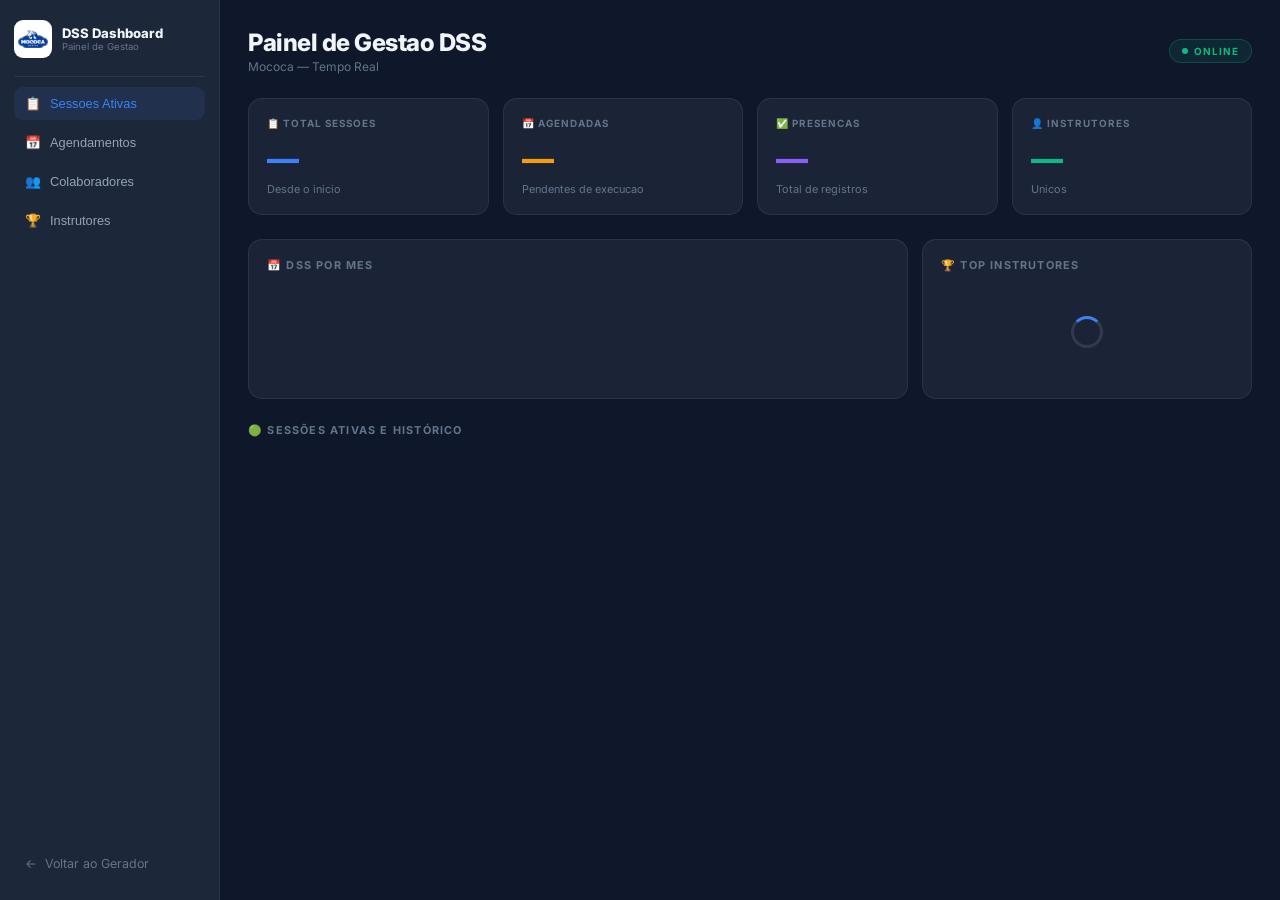
==== dashboard.html @ 5d0e10cc "feat: cria aba separada para agendamentos e visualizacao do conteudo do dss no dashboard" ====
<!DOCTYPE html><html lang="pt-BR"><head><meta charset="UTF-8"><meta name="viewport" content="width=device-width,initial-scale=1"><title>Dashboard DSS</title><link href="https://fonts.googleapis.com/css2?family=Inter:wght@400;500;600;700;800&display=swap" rel="stylesheet"><script src="https://cdn.jsdelivr.net/npm/chart.js"></script><style>:root{--bg:#0f172a;--s:#1e293b;--b:rgba(255,255,255,.07);--t:#f1f5f9;--t2:#94a3b8;--m:#64748b;--p:#3b82f6;--g:#10b981;--r:#ef4444;--a:#8b5cf6;--y:#f59e0b}*{box-sizing:border-box;margin:0;padding:0}body{font-family:Inter,sans-serif;background:var(--bg);color:var(--t);display:flex;min-height:100vh}aside{width:220px;background:rgba(30,41,59,.97);border-right:1px solid var(--b);padding:20px 14px;display:flex;flex-direction:column;gap:6px;position:fixed;height:100vh;z-index:10}.brand{display:flex;align-items:center;gap:10px;padding-bottom:18px;border-bottom:1px solid var(--b);margin-bottom:4px}.bn{font-size:.82rem;font-weight:800;line-height:1.2}.bs{font-size:.6rem;color:var(--m)}.ni{display:flex;align-items:center;gap:9px;padding:9px 11px;border-radius:9px;font-size:.8rem;font-weight:500;color:var(--t2);cursor:pointer;border:none;background:none;width:100%;text-align:left;transition:all .2s}.ni:hover,.ni.act{background:rgba(59,130,246,.1);color:var(--p)}.bk{display:flex;align-items:center;gap:8px;padding:9px 11px;border-radius:9px;font-size:.78rem;color:var(--m);cursor:pointer;text-decoration:none;margin-top:auto;transition:color .2s}.bk:hover{color:var(--t)}main{margin-left:220px;padding:28px;flex:1}.topbar{display:flex;align-items:center;justify-content:space-between;margin-bottom:24px}.pt{font-size:1.5rem;font-weight:800;letter-spacing:-.5px}.live{display:inline-flex;align-items:center;gap:6px;background:rgba(16,185,129,.1);border:1px solid rgba(16,185,129,.25);color:var(--g);font-size:.62rem;font-weight:700;text-transform:uppercase;letter-spacing:1px;padding:5px 12px;border-radius:20px}.dot{width:6px;height:6px;background:var(--g);border-radius:50%;animation:pulse 1.5s ease-in-out infinite}@keyframes pulse{0%,100%{opacity:1}50%{opacity:.3}}.stats{display:grid;grid-template-columns:repeat(4,1fr);gap:14px;margin-bottom:24px}.sc{background:rgba(30,41,59,.8);border:1px solid var(--b);border-radius:14px;padding:18px}.sl{font-size:.62rem;font-weight:700;text-transform:uppercase;letter-spacing:1px;color:var(--m);margin-bottom:10px}.sn{font-size:2rem;font-weight:800}.sd{font-size:.68rem;color:var(--m);margin-top:4px}.sc.p .sn{color:var(--p)}.sc.g .sn{color:var(--g)}.sc.a .sn{color:var(--a)}.sc.y .sn{color:var(--y)}.charts{display:grid;grid-template-columns:2fr 1fr;gap:14px;margin-bottom:24px}.cc{background:rgba(30,41,59,.8);border:1px solid var(--b);border-radius:14px;padding:18px}.ct{font-size:.68rem;font-weight:700;text-transform:uppercase;letter-spacing:1.2px;color:var(--m);margin-bottom:14px}.rank{display:flex;flex-direction:column;gap:8px}.ri{display:flex;align-items:center;gap:10px;padding:8px 12px;background:rgba(15,23,42,.4);border-radius:10px}.rpos{font-size:.7rem;font-weight:700;color:var(--m);width:18px}.rn{flex:1;font-size:.8rem;font-weight:600}.rb{font-size:.75rem;font-weight:700;color:var(--p)}.slist{display:grid;gap:12px}.card{background:rgba(30,41,59,.8);border:1px solid var(--b);border-radius:14px;padding:18px;transition:all .25s}.card:hover{border-color:rgba(59,130,246,.25)}.card.ag{border-color:rgba(245,158,11,.2);background:rgba(245,158,11,.03)}.card.at{border-color:rgba(16,185,129,.2);background:rgba(16,185,129,.03)}.ch{display:flex;align-items:flex-start;justify-content:space-between;margin-bottom:10px}.ctema{font-size:.9rem;font-weight:700;flex:1;margin-right:10px}.pill{font-size:.58rem;font-weight:700;text-transform:uppercase;letter-spacing:.8px;padding:3px 9px;border-radius:20px;white-space:nowrap}.pag{background:rgba(245,158,11,.1);color:var(--y);border:1px solid rgba(245,158,11,.2)}.pat{background:rgba(16,185,129,.1);color:var(--g);border:1px solid rgba(16,185,129,.2)}.pen{background:rgba(100,116,139,.1);color:var(--m);border:1px solid rgba(100,116,139,.15)}.cm{display:flex;gap:14px;font-size:.72rem;color:var(--m);flex-wrap:wrap}.cf{display:flex;align-items:center;justify-content:space-between;margin-top:12px;padding-top:12px;border-top:1px solid var(--b)}.cnt{font-size:.78rem;color:var(--g);font-weight:600}.acts{display:flex;gap:6px;flex-wrap:wrap}.btn{padding:6px 12px;border-radius:8px;font-size:.7rem;font-weight:600;border:none;cursor:pointer;font-family:Inter,sans-serif;transition:all .2s}.ba{background:rgba(16,185,129,.1);color:var(--g);border:1px solid rgba(16,185,129,.2)}.ba:hover{background:var(--g);color:#fff}.bv{background:rgba(59,130,246,.1);color:var(--p);border:1px solid rgba(59,130,246,.2)}.bv:hover{background:var(--p);color:#fff}.bq{background:rgba(139,92,246,.1);color:var(--a);border:1px solid rgba(139,92,246,.2)}.bq:hover{background:var(--a);color:#fff}.by{background:rgba(245,158,11,.1);color:var(--y);border:1px solid rgba(245,158,11,.2)}.by:hover{background:var(--y);color:#fff}.be{background:rgba(239,68,68,.1);color:var(--r);border:1px solid rgba(239,68,68,.2)}.be:hover{background:var(--r);color:#fff}.mo{display:none;position:fixed;inset:0;background:rgba(0,0,0,.75);z-index:100;align-items:center;justify-content:center;padding:20px}.mo.open{display:flex}.mb{background:#1e293b;border:1px solid var(--b);border-radius:18px;width:100%;max-width:520px;overflow:hidden;max-height:90vh;display:flex;flex-direction:column}.mh{padding:18px 22px;border-bottom:1px solid var(--b);display:flex;align-items:center;justify-content:space-between;flex-shrink:0}.mt{font-size:.95rem;font-weight:700}.mc{padding:22px;overflow-y:auto}.fg{margin-bottom:14px}label{display:block;font-size:.78rem;font-weight:500;color:var(--t2);margin-bottom:5px}input,select,textarea{width:100%;padding:10px 14px;background:rgba(15,23,42,.6);border:1px solid rgba(255,255,255,.1);border-radius:10px;font-family:Inter,sans-serif;font-size:.85rem;color:var(--t)}input:focus,select:focus,textarea:focus{outline:none;border-color:var(--g);box-shadow:0 0 0 3px rgba(16,185,129,.2)}input::placeholder,textarea::placeholder{color:var(--m)}select option{background:#1e293b}.bsub{width:100%;padding:13px;background:linear-gradient(135deg,var(--g),#059669);color:#fff;border:none;border-radius:12px;font-family:Inter,sans-serif;font-size:.9rem;font-weight:700;cursor:pointer;transition:all .3s;margin-top:4px}.bsub:hover{transform:translateY(-1px);box-shadow:0 6px 20px rgba(16,185,129,.3)}.bsub:disabled{background:linear-gradient(135deg,#475569,#334155);cursor:not-allowed;transform:none}.emp{text-align:center;padding:50px 20px;color:var(--m)}.ei{font-size:2.5rem;margin-bottom:10px}.sp{width:32px;height:32px;border:3px solid rgba(255,255,255,.1);border-top-color:var(--p);border-radius:50%;animation:spin .8s linear infinite;margin:30px auto}@keyframes spin{to{transform:rotate(360deg)}}.prow{display:flex;align-items:center;gap:12px;padding:9px 0;border-bottom:1px solid rgba(255,255,255,.04)}.prow:last-child{border-bottom:none}.pav{width:34px;height:34px;background:linear-gradient(135deg,var(--p),var(--a));border-radius:9px;display:flex;align-items:center;justify-content:center;font-size:.75rem;font-weight:700;flex-shrink:0}.pi{flex:1}.pn{font-size:.82rem;font-weight:600}.ps2{font-size:.68rem;color:var(--m)}.upload-zone{border:2px dashed rgba(255,255,255,.1);border-radius:12px;padding:30px;text-align:center;cursor:pointer;transition:all .2s}.upload-zone:hover{border-color:var(--a);background:rgba(139,92,246,.05)}.qbox{background:rgba(15,23,42,.5);border-radius:12px;padding:14px;margin-bottom:12px}.qnum{font-size:.65rem;font-weight:700;text-transform:uppercase;color:var(--m);letter-spacing:1px}.qperg{font-size:.88rem;font-weight:600;margin:6px 0 10px}.qopts{display:flex;flex-direction:column;gap:6px}.qopt{display:flex;align-items:center;gap:10px;padding:8px 12px;border-radius:8px;background:rgba(255,255,255,.03);border:1px solid rgba(255,255,255,.06);font-size:.8rem;cursor:pointer;transition:all .2s}.qopt:hover{background:rgba(255,255,255,.06)}.qopt.certa{background:rgba(16,185,129,.1);border-color:rgba(16,185,129,.3);color:var(--g)}.qopt.errada{background:rgba(239,68,68,.05);border-color:rgba(239,68,68,.15)}.secbar{display:flex;align-items:center;justify-content:space-between;margin-bottom:16px}.coltag{display:inline-flex;align-items:center;gap:5px;font-size:.68rem;font-weight:600;padding:3px 8px;border-radius:6px;background:rgba(139,92,246,.1);color:var(--a)}.prog-bar{height:6px;background:rgba(255,255,255,.06);border-radius:3px;overflow:hidden;margin-top:6px}.prog-fill{height:100%;background:linear-gradient(90deg,var(--p),var(--a));border-radius:3px;transition:width .5s}@media(max-width:900px){aside{display:none}main{margin-left:0;padding:16px}.stats{grid-template-columns:1fr 1fr}.charts{grid-template-columns:1fr}}</style></head>
<body><aside><div class="brand"><img src="logo.png" alt="Mococa" style="width:38px;height:38px;background:#fff;border-radius:9px;padding:4px;object-fit:contain"><div><div class="bn">DSS Dashboard</div><div class="bs">Painel de Gestao</div></div></div><button class="ni act" onclick="sv('s')"><span>📋</span>Sessoes Ativas</button><button class="ni" onclick="sv('a')"><span>📅</span>Agendamentos</button><button class="ni" onclick="sv('c')"><span>👥</span>Colaboradores</button><button class="ni" onclick="sv('i')"><span>🏆</span>Instrutores</button><a href="index.html" class="bk"><span>←</span>Voltar ao Gerador</a></aside><main><div class="topbar"><div><div class="pt">Painel de Gestao DSS</div><div style="font-size:.75rem;color:var(--m);margin-top:2px">Mococa — Tempo Real</div></div><div class="live"><span class="dot"></span>ONLINE</div></div><div class="stats"><div class="sc p"><div class="sl">📋 Total Sessoes</div><div class="sn" id="st">—</div><div class="sd">Desde o inicio</div></div><div class="sc y"><div class="sl">📅 Agendadas</div><div class="sn" id="sag">—</div><div class="sd">Pendentes de execucao</div></div><div class="sc a"><div class="sl">✅ Presencas</div><div class="sn" id="sp">—</div><div class="sd">Total de registros</div></div><div class="sc g"><div class="sl">👤 Instrutores</div><div class="sn" id="si">—</div><div class="sd">Unicos</div></div></div><div class="charts"><div class="cc"><div class="ct">📅 DSS por Mes</div><canvas id="chartMes" height="90"></canvas></div><div class="cc"><div class="ct">🏆 Top Instrutores</div><div class="rank" id="rank"><div class="sp"></div></div></div></div>
<div id="v-s"><div class="secbar"><span class="ct" style="margin:0">🟢 Sessões Ativas e Histórico</span></div><div id="sg-ativas" class="slist"></div><div id="semp-at" class="emp" style="display:none"><div class="ei">📭</div><p>Nenhuma sessão ativa ou encerrada.</p></div></div><div id="v-a" style="display:none"><div class="secbar"><span class="ct" style="margin:0">📅 Próximos Agendamentos</span></div><div id="sg-agendadas" class="slist"></div><div id="semp-ag" class="emp" style="display:none"><div class="ei">📅</div><p>Sem agendamentos no momento.</p></div></div><div id="v-c" style="display:none"><div class="secbar"><span class="ct" style="margin:0">👥 Ranking de Colaboradores</span></div><div id="cl" class="slist"><div class="sp"></div></div></div><div id="v-i" style="display:none"><div class="ct" style="margin-bottom:16px">🏆 Relatorio de Instrutores</div><div id="il" class="slist"></div></div></main>
<!-- Modal Add Presenca --><div class="mo" id="mAdd" onclick="if(event.target===this)closeAdd()"><div class="mb"><div class="mh"><div class="mt">➕ Adicionar Presenca</div><button onclick="closeAdd()" style="background:none;border:none;color:var(--m);font-size:1.1rem;cursor:pointer">✕</button></div><div class="mc"><div class="fg"><label>Nome completo *</label><input type="text" id="aNome" placeholder="Ex: Joao da Silva" autocomplete="off"></div><div class="fg"><label>RE (Registro do Empregado)</label><input type="text" id="aRE" placeholder="Ex: 12345" autocomplete="off"></div><div class="fg"><label>Setor *</label><select id="aSetor"><option value="">Selecione...</option><option>Manutencao</option><option>Almoxarifado</option><option>Producao</option><option>Administrativo</option><option>Qualidade</option><option>Logistica</option><option>Outro</option></select></div><button class="bsub" id="btnAdd" onclick="salvarPresenca()">✅ Confirmar Presenca</button></div></div></div>
<!-- Modal Ver Presencas --><div class="mo" id="mVer" onclick="if(event.target===this)closeVer()"><div class="mb"><div class="mh"><div><div class="mt" id="mVerTit">Presencas</div><div style="font-size:.68rem;color:var(--m);margin-top:2px" id="mVerSub"></div></div><button onclick="closeVer()" style="background:none;border:none;color:var(--m);font-size:1.1rem;cursor:pointer">✕</button></div><div class="mc" id="mVerBody" style="max-height:70vh;overflow-y:auto"><div class="sp"></div></div></div></div><!-- Modal OCR --><div class="mo" id="mOCR" onclick="if(event.target===this)closeOCR()"><div class="mb"><div class="mh"><div><div class="mt">📷 Leitura da Lista com IA</div><div style="font-size:.68rem;color:var(--m);margin-top:2px" id="ocrSessaoTit"></div></div><button onclick="closeOCR()" style="background:none;border:none;color:var(--m);font-size:1.1rem;cursor:pointer">✕</button></div><div class="mc"><p style="font-size:.78rem;color:var(--m);margin-bottom:14px">Tire uma foto da lista de presenca preenchida. A IA vai ler os Nomes e REs automaticamente.</p><div class="fg"><label>📎 Foto da Lista</label><input type="file" id="ocrFile" accept="image/*" style="padding:8px"></div><div id="ocrPreview" style="display:none;margin-bottom:14px;text-align:center"><img id="ocrImg" src="" style="max-width:100%;border-radius:10px;max-height:200px;object-fit:contain"></div><button class="bsub" id="btnOCR" onclick="processarOCR()" style="background:linear-gradient(135deg,var(--a),#7c3aed)" disabled>🤖 Analisar com IA</button><div id="ocrResultado" style="margin-top:16px;display:none"><div style="font-size:.78rem;font-weight:600;margin-bottom:8px;color:var(--t2)">✅ Pessoas encontradas — revise e confirme:</div><div id="ocrLista"></div><button class="bsub" id="btnSalvarOCR" onclick="salvarOCR()" style="margin-top:12px">💾 Salvar Presenças</button></div></div></div></div><!-- Modal Quiz --><div class="mo" id="mQuiz" onclick="if(event.target===this)closeQuiz()"><div class="mb" style="max-width:800px; width:95%"><div class="mh"><div><div class="mt">🎯 Quiz Interativo</div><div style="font-size:.68rem;color:var(--m);margin-top:2px" id="quizSessaoTit"></div></div><button onclick="closeQuiz()" style="background:none;border:none;color:var(--m);font-size:1.1rem;cursor:pointer">✕</button></div><div class="mc" style="display:grid; gap:20px; grid-template-columns: repeat(auto-fit, minmax(300px, 1fr));" id="quizBody"><div id="ql"></div><div><div class="ct" style="margin-bottom:12px">🏅 Marcar Pontuação Rápida</div><div class="qbox" style="margin-bottom:16px"><p style="font-size:0.75rem; color:var(--m); margin-bottom:10px">Selecione quem acertou a pergunta e dê o ponto na hora!</p><div id="pontForm"><div class="sp"></div></div></div><div class="ct" style="margin-bottom:12px; color:var(--y)">🏆 Top Acertos (Esta sessão)</div><div id="quizRanking"><p style="font-size:0.75rem; color:var(--m);">Nenhum ponto registrado.</p></div></div></div></div></div><!-- Modal Conteudo --><div class="mo" id="mConteudo" onclick="if(event.target===this)closeConteudo()"><div class="mb" style="max-width:700px; width:95%"><div class="mh"><div><div class="mt" id="conteudoTit">Texto do DSS</div><div style="font-size:.68rem;color:var(--m);margin-top:2px" id="conteudoSub"></div></div><button onclick="closeConteudo()" style="background:none;border:none;color:var(--m);font-size:1.1rem;cursor:pointer">✕</button></div><div class="mc" id="conteudoBody" style="max-height:75vh;overflow-y:auto; font-size:.9rem; line-height:1.6; color:var(--t); white-space:pre-wrap; background:rgba(15,23,42,.4); padding:24px; border-radius:12px"></div></div></div>
<script src="https://www.gstatic.com/firebasejs/9.22.1/firebase-app-compat.js"></script>
<script src="https://www.gstatic.com/firebasejs/9.22.1/firebase-firestore-compat.js"></script>
<script src="firebaseConfig.js"></script>
<script>
let sessoes=[],addSessaoId=null,ocrSessaoId=null,quizSessaoId=null,chartMes=null,quizPergs=[],ocrPessoas=[];
const _k="QUl6YVN5RG1lTXdqNUYtMTJrZXJ3bWJ3QU1odGlZOHlSMm5fOTVV";const AK=atob(_k);
function sv(v){["s","a","c","i"].forEach(x=>{const el=document.getElementById("v-"+x);if(el)el.style.display=v===x?"block":"none"});document.querySelectorAll(".ni").forEach((el,i)=>{el.classList.toggle("act",["s","a","c","i"][i]===v)});if(v==="c")renderColabs();if(v==="i")renderInst()}
db.collection("sessoes_dss").orderBy("criadoEm","desc").onSnapshot(async snap=>{sessoes=snap.docs.map(d=>({id:d.id,...d.data()}));renderCards();await calcStats()});
function fd(s){if(!s)return"—";const p=s.split("-");return p.length===3?p[2]+"/"+p[1]+"/"+p[0]:s}
function mkBtn(cls,text,onclick){return '<button class="btn '+cls+'" onclick="'+onclick+'">'+text+'</button>'}
function renderCards(){const agendadas=sessoes.filter(s=>s.status==="agendado");const ativas=sessoes.filter(s=>s.status!=="agendado");document.getElementById("semp-ag").style.display=agendadas.length?"none":"block";document.getElementById("semp-at").style.display=ativas.length?"none":"block";const rc=(s)=>{const q=s.quiz&&s.quiz.length>0;const c=!!s.conteudo;const enc=s.status==="encerrada";const ag=s.status==="agendado";const at=s.status==="ativa";const dStr=s.hora?fd(s.data)+" as "+s.hora:fd(s.data);return '<div class="card '+(ag?"ag":at?"at":"")+'"><div class="ch"><div class="ctema">'+(s.titulo||s.tema||"—")+'</div><span class="pill '+(ag?"pag":at?"pat":"pen")+'">'+(ag?"📅 Agendado":at?"🟢 Ativa":"🔒 Encerrada")+'</span></div><div class="cm"><span>📅 '+dStr+'</span><span>🏭 '+(s.setor||"—")+'</span><span>👤 '+(s.responsavel||"—")+'</span>'+(s.duracao?'<span>⏱ '+s.duracao+'</span>':'')+'</div><div class="cf"><div class="cnt" id="c-'+s.id+'">⏳ carregando...</div><div class="acts">'+(ag?mkBtn("by","▶️ Executar","ativarSessao('"+s.id+"')"):"")+(enc?"":mkBtn("ba","➕ Add","openAdd('"+s.id+"')"))+(c?mkBtn("bv","📄 Arquivo","openConteudo('"+s.id+"')"):"")+(q?'<button class="btn bq" onclick="openQuiz(\''+s.id+'\')">🎯 Quiz</button>':"")+mkBtn("bv","👥 Lista","openVer('"+s.id+"','"+((s.titulo||s.tema||"").replace(/'/g,"\\'"))+"','"+fd(s.data)+"')")+mkBtn("bq","📷 OCR","openOCR('"+s.id+"','"+((s.titulo||"DSS").replace(/'/g,"\\'"))+"')")+(enc?"":mkBtn("be","🔒","encerrar('"+s.id+"')"))+'</div></div></div>'};document.getElementById("sg-agendadas").innerHTML=agendadas.map(rc).join("");document.getElementById("sg-ativas").innerHTML=ativas.map(rc).join("");sessoes.forEach(s=>watchCount(s.id))}
function watchCount(id){db.collection("sessoes_dss").doc(id).collection("presencas").onSnapshot(snap=>{const el=document.getElementById("c-"+id);if(el)el.textContent="✅ "+snap.size+" presença(s)"})}
async function calcStats(){let tp=0,inst=new Set(),meses={},ag=0;for(const s of sessoes){if(s.responsavel)inst.add(s.responsavel);if(s.status==="agendado")ag++;const mes=s.data?s.data.substring(0,7):"?";meses[mes]=(meses[mes]||0)+1;const sn=await db.collection("sessoes_dss").doc(s.id).collection("presencas").get();tp+=sn.size}document.getElementById("st").textContent=sessoes.length;document.getElementById("sag").textContent=ag;document.getElementById("sp").textContent=tp;document.getElementById("si").textContent=inst.size||"—";renderChart(meses);renderRank()}
function renderChart(m){const labels=Object.keys(m).sort().map(k=>{const[y,mo]=k.split("-");return["Jan","Fev","Mar","Abr","Mai","Jun","Jul","Ago","Set","Out","Nov","Dez"][+mo-1]+"/"+y.slice(2)});const data=Object.keys(m).sort().map(k=>m[k]);if(chartMes)chartMes.destroy();const ctx=document.getElementById("chartMes").getContext("2d");chartMes=new Chart(ctx,{type:"bar",data:{labels,datasets:[{label:"Sessoes",data,backgroundColor:"rgba(59,130,246,.5)",borderColor:"#3b82f6",borderWidth:2,borderRadius:6}]},options:{responsive:true,plugins:{legend:{display:false}},scales:{y:{beginAtZero:true,ticks:{color:"#64748b",stepSize:1},grid:{color:"rgba(255,255,255,.05)"}},x:{ticks:{color:"#64748b"},grid:{color:"rgba(255,255,255,.05)"}}}}})}
async function renderRank(){const cnt={};for(const s of sessoes){if(s.responsavel)cnt[s.responsavel]=(cnt[s.responsavel]||0)+1}const sorted=Object.entries(cnt).sort((a,b)=>b[1]-a[1]).slice(0,5);const medals=["🥇","🥈","🥉","4️⃣","5️⃣"];document.getElementById("rank").innerHTML=sorted.length?sorted.map(([n,c],i)=>'<div class="ri"><span class="rpos">'+medals[i]+'</span><span class="rn">'+n+'</span><span class="rb">'+c+' DSS</span></div>').join(''):'<p style="font-size:.75rem;color:var(--m);text-align:center;padding:20px">Nenhum dado ainda</p>'}
async function encerrar(id){if(!confirm("Encerrar esta sessao?"))return;try{await db.collection("sessoes_dss").doc(id).update({status:"encerrada"})}catch(e){alert("Erro: "+e.message)}}
async function ativarSessao(id){if(!confirm("Marcar esta sessao como ATIVA agora?"))return;try{console.log("Ativando: ", id);await db.collection("sessoes_dss").doc(id).update({status:"ativa"});console.log("Sucesso!")}catch(e){console.error(e);alert("Erro ao ativar: "+e.message)}}
function openAdd(id){addSessaoId=id;document.getElementById("aNome").value="";document.getElementById("aRE").value="";document.getElementById("aSetor").value="";document.getElementById("mAdd").classList.add("open")}
function closeAdd(){document.getElementById("mAdd").classList.remove("open")}
async function salvarPresenca(){const nome=document.getElementById("aNome").value.trim();const re=document.getElementById("aRE").value.trim();const setor=document.getElementById("aSetor").value;if(!nome){alert("Informe o nome!");return}if(!setor){alert("Selecione o setor!");return}const btn=document.getElementById("btnAdd");btn.disabled=true;btn.textContent="Salvando...";try{await db.collection("sessoes_dss").doc(addSessaoId).collection("presencas").add({nome,re,setor,assinadoEm:firebase.firestore.FieldValue.serverTimestamp(),modo:"manual"});closeAdd()}catch(e){alert("Erro: "+e.message)}finally{btn.disabled=false;btn.textContent="✅ Confirmar Presenca"}}
function openVer(id,titulo,data){document.getElementById("mVerTit").textContent=titulo;document.getElementById("mVerSub").textContent="📅 "+data;document.getElementById("mVerBody").innerHTML='<div class="sp"></div>';document.getElementById("mVer").classList.add("open");db.collection("sessoes_dss").doc(id).collection("presencas").orderBy("assinadoEm","asc").onSnapshot(snap=>{if(snap.empty){document.getElementById("mVerBody").innerHTML='<div class="emp"><div class="ei">🙈</div><p style="font-size:.8rem">Nenhuma presenca ainda</p></div>';return}document.getElementById("mVerBody").innerHTML=snap.docs.map(d=>{const p=d.data();const h=p.assinadoEm?p.assinadoEm.toDate().toLocaleTimeString("pt-BR",{hour:"2-digit",minute:"2-digit"}):"—";const pts=p.pontos||0;return'<div class="prow"><div class="pav">'+(p.nome||"?")[0].toUpperCase()+'</div><div class="pi"><div class="pn">'+(p.nome||"—")+'</div><div class="ps2">'+(p.re?"RE: "+p.re+" · ":"")+(p.setor||"—")+(p.modo==="manual"?" · Manual":"")+'</div></div><div style="text-align:right"><div style="font-size:.75rem;color:var(--y);font-weight:700">'+( pts>0?"⭐ "+pts+" pts":"")+'</div><div class="ph">⏰ '+h+'</div></div></div>'}).join("")})}
function closeVer(){document.getElementById("mVer").classList.remove("open")}
function openConteudo(id){const s=sessoes.find(x=>x.id===id);if(!s)return;document.getElementById("conteudoTit").textContent=s.titulo||s.tema||"DSS";document.getElementById("conteudoSub").textContent="📅 "+(s.hora?fd(s.data)+" às "+s.hora:fd(s.data));document.getElementById("conteudoBody").textContent=s.conteudo||"Nenhum texto salvo para este DSS.";document.getElementById("mConteudo").classList.add("open")}
function closeConteudo(){document.getElementById("mConteudo").classList.remove("open")}
function openOCR(id,titulo){ocrSessaoId=id;document.getElementById("ocrSessaoTit").textContent=titulo;document.getElementById("ocrFile").value="";document.getElementById("ocrPreview").style.display="none";document.getElementById("ocrResultado").style.display="none";document.getElementById("btnOCR").disabled=true;ocrPessoas=[];document.getElementById("mOCR").classList.add("open");document.getElementById("ocrFile").onchange=function(){const f=this.files[0];if(f){const r=new FileReader();r.onload=e=>{document.getElementById("ocrImg").src=e.target.result;document.getElementById("ocrPreview").style.display="block";document.getElementById("btnOCR").disabled=false};r.readAsDataURL(f)}}}
function closeOCR(){document.getElementById("mOCR").classList.remove("open")}
async function processarOCR(){const img=document.getElementById("ocrImg").src;if(!img||img===window.location.href)return;const btn=document.getElementById("btnOCR");btn.disabled=true;btn.textContent="🤖 Analisando...";try{const b64=img.split(",")[1];const mime=img.split(";")[0].split(":")[1];const resp=await fetch("https://generativelanguage.googleapis.com/v1beta/models/gemini-1.5-flash:generateContent?key="+AK,{method:"POST",headers:{"Content-Type":"application/json"},body:JSON.stringify({contents:[{parts:[{text:"Esta e uma lista de presenca de um treinamento de seguranca do trabalho. Identifique TODAS as pessoas listadas. Para cada pessoa, extraia o NOME e o RE (numero de registro). Retorne APENAS um JSON valido no formato: [{\"nome\":\"NOME\",\"re\":\"RE\"}]. Se nao encontrar RE, use string vazia. Nao adicione texto fora do JSON."},{inline_data:{mime_type:mime,data:b64}}]}]})});const data=await resp.json();let raw=data.candidates[0].content.parts[0].text.trim();raw=raw.replace(/`json|`/g,"").trim();ocrPessoas=JSON.parse(raw);document.getElementById("ocrLista").innerHTML=ocrPessoas.map((p,i)=>'<div class="prow"><div class="pav">'+(p.nome||"?")[0].toUpperCase()+'</div><div class="pi"><input value="'+p.nome+'" onchange="ocrPessoas['+i+'].nome=this.value" style="margin-bottom:4px"><input value="'+(p.re||"")+'" placeholder="RE" onchange="ocrPessoas['+i+'].re=this.value"></div></div>').join("");document.getElementById("ocrResultado").style.display="block"}catch(e){alert("Erro IA: "+e.message)}finally{btn.disabled=false;btn.textContent="🤖 Analisar com IA"}}
async function salvarOCR(){const btn=document.getElementById("btnSalvarOCR");btn.disabled=true;btn.textContent="Salvando...";try{const batch=db.batch();ocrPessoas.forEach(p=>{if(p.nome&&p.nome.trim()){const ref=db.collection("sessoes_dss").doc(ocrSessaoId).collection("presencas").doc();batch.set(ref,{nome:p.nome.trim(),re:p.re||"",setor:"Nao informado",assinadoEm:firebase.firestore.FieldValue.serverTimestamp(),modo:"ocr"})}});await batch.commit();closeOCR();alert("✅ "+ocrPessoas.length+" presencas salvas com sucesso!")}catch(e){alert("Erro: "+e.message)}finally{btn.disabled=false;btn.textContent="💾 Salvar Presenças"}}
function openQuiz(id){quizSessaoId=id;const s=sessoes.find(x=>x.id===id);quizPergs=s&&s.quiz?s.quiz:[];document.getElementById("quizSessaoTit").textContent=s?s.titulo||s.tema:"DSS";document.getElementById("mQuiz").classList.add("open");renderQuiz(s)}
function closeQuiz(){document.getElementById("mQuiz").classList.remove("open")}
function renderQuiz(s){const el=document.getElementById("ql");if(!quizPergs||quizPergs.length===0){el.innerHTML='<div class="emp"><div class="ei">❓</div><p>Este DSS nao tem quiz. Gere o conteudo com IA.</p></div>';return}el.innerHTML=quizPergs.map((q,qi)=>'<div class="qbox"><div class="qnum">Pergunta '+(qi+1)+'</div><div class="qperg">'+q.pergunta+'</div><div class="qopts">'+["A","B","C"].map(op=>'<div class="qopt '+(q.resposta===op?"certa":"errada")+'" onclick="this.style.opacity=1"><span style="font-weight:700;margin-right:6px">'+op+')</span>'+(q.opcoes&&q.opcoes[op]?q.opcoes[op]:"—")+(q.resposta===op?' <span style="margin-left:auto;font-size:.65rem;font-weight:700;color:var(--g)">✅ CORRETA</span>':'')+'</div>').join("")+'</div></div>').join("");loadPontForm(s?s.id:quizSessaoId)}
async function loadPontForm(id){db.collection("sessoes_dss").doc(id).collection("presencas").orderBy("assinadoEm","asc").onSnapshot(snap=>{const el=document.getElementById("pontForm");const rk=document.getElementById("quizRanking");if(!el)return;if(snap.empty){el.innerHTML='<p style="font-size:.75rem;color:var(--m)">Nenhum participante registrado ainda. Adicione presencas para dar pontos.</p>';rk.innerHTML='<p style="font-size:.75rem;color:var(--m)">Sem dados</p>';return}const arr=snap.docs.map(d=>({id:d.id,...d.data(),pts:d.data().pontos||0}));el.innerHTML='<div style="display:grid;gap:8px">'+arr.map(p=>'<div class="prow" style="background:rgba(255,255,255,.02); border-radius:8px; padding:6px 12px; cursor:pointer; transition:all .2s" onclick="pontuar(\''+id+'\',\''+p.id+'\','+p.pts+',1)"><div class="pav" style="width:28px;height:28px;font-size:.65rem">'+(p.nome||"?")[0].toUpperCase()+'</div><div class="pi"><div class="pn" style="font-size:.78rem">'+(p.nome||"—")+'</div></div><div style="display:flex;align-items:center;gap:8px"><span style="font-size:.8rem;font-weight:700;color:var(--y);min-width:30px">'+p.pts+' pts</span><button class="btn ba" style="padding:4px 8px;font-size:.65rem;border-radius:6px">+1 Ponto</button></div></div>').join("")+'</div>';const ranking=arr.filter(p=>p.pts>0).sort((a,b)=>b.pts-a.pts);rk.innerHTML=ranking.length?ranking.map((p,i)=>'<div class="prow"><div class="rpos" style="width:16px">'+["🥇","🥈","🥉"][i]||(i+1)+'</div><div class="pi"><div class="pn" style="font-size:.75rem">'+p.nome+'</div></div><span style="font-size:.75rem;font-weight:700;color:var(--p)">'+p.pts+' pts</span></div>').join(""):'<p style="font-size:.75rem;color:var(--m)">Ninguem pontuou ainda.</p>'})}
async function pontuar(sessId,docId,atual,delta){const novo=Math.max(0,atual+delta);await db.collection("sessoes_dss").doc(sessId).collection("presencas").doc(docId).update({pontos:novo})}
async function renderColabs(){const el=document.getElementById("cl");el.innerHTML='<div class="sp"></div>';const mapa={};for(const s of sessoes){const snp=await db.collection("sessoes_dss").doc(s.id).collection("presencas").get();snp.docs.forEach(d=>{const p=d.data();const re=p.re||p.nome||"?";if(!mapa[re])mapa[re]={nome:p.nome||"—",re:p.re||"",total:0,pontos:0,temas:[]};mapa[re].total++;mapa[re].pontos+=(p.pontos||0);if(s.titulo)mapa[re].temas.push(s.titulo)})}const lista=Object.values(mapa).sort((a,b)=>b.pontos-a.pontos||b.total-a.total);el.innerHTML=lista.length?lista.map((c,i)=>'<div class="card"><div class="ch"><div class="ctema">'+(i<3?["🥇","🥈","🥉"][i]+" ":"")+c.nome+'</div>'+(c.re?'<span class="coltag">RE: '+c.re+'</span>':'')+' </div><div class="cm"><span>✅ '+c.total+' DSS</span>'+(c.pontos>0?'<span>⭐ '+c.pontos+' pontos</span>':'')+'</div>'+(c.temas.length?'<div style="margin-top:8px"><div style="font-size:.65rem;color:var(--m);margin-bottom:4px">ULTIMOS DSS:</div><div style="font-size:.72rem;color:var(--t2)">'+c.temas.slice(-3).join(" · ")+'</div></div>':'')+'</div>').join(""):'<div class="emp"><div class="ei">👥</div><p>Nenhum colaborador registrado ainda.</p></div>'}
async function renderInst(){const el=document.getElementById("il");el.innerHTML='<div class="sp"></div>';const cnt={};for(const s of sessoes){const resp=s.responsavel||"Nao informado";if(!cnt[resp])cnt[resp]={total:0,setores:new Set(),presencas:0};cnt[resp].total++;if(s.setor)cnt[resp].setores.add(s.setor);const sn=await db.collection("sessoes_dss").doc(s.id).collection("presencas").get();cnt[resp].presencas+=sn.size}el.innerHTML=Object.entries(cnt).sort((a,b)=>b[1].total-a[1].total).map(([n,d])=>'<div class="card"><div class="ch"><div class="ctema">👤 '+n+'</div><span class="pill pat">'+d.total+' DSS</span></div><div class="cm"><span>🏭 Setores: '+[...d.setores].join(", ")+'</span><span>✅ '+d.presencas+' presenças</span><span>📊 Media: '+(d.total?Math.round(d.presencas/d.total):0)+'/sessao</span></div></div>').join("")||'<div class="emp"><div class="ei">👤</div><p>Nenhum instrutor ainda</p></div>'}
</script></body></html>
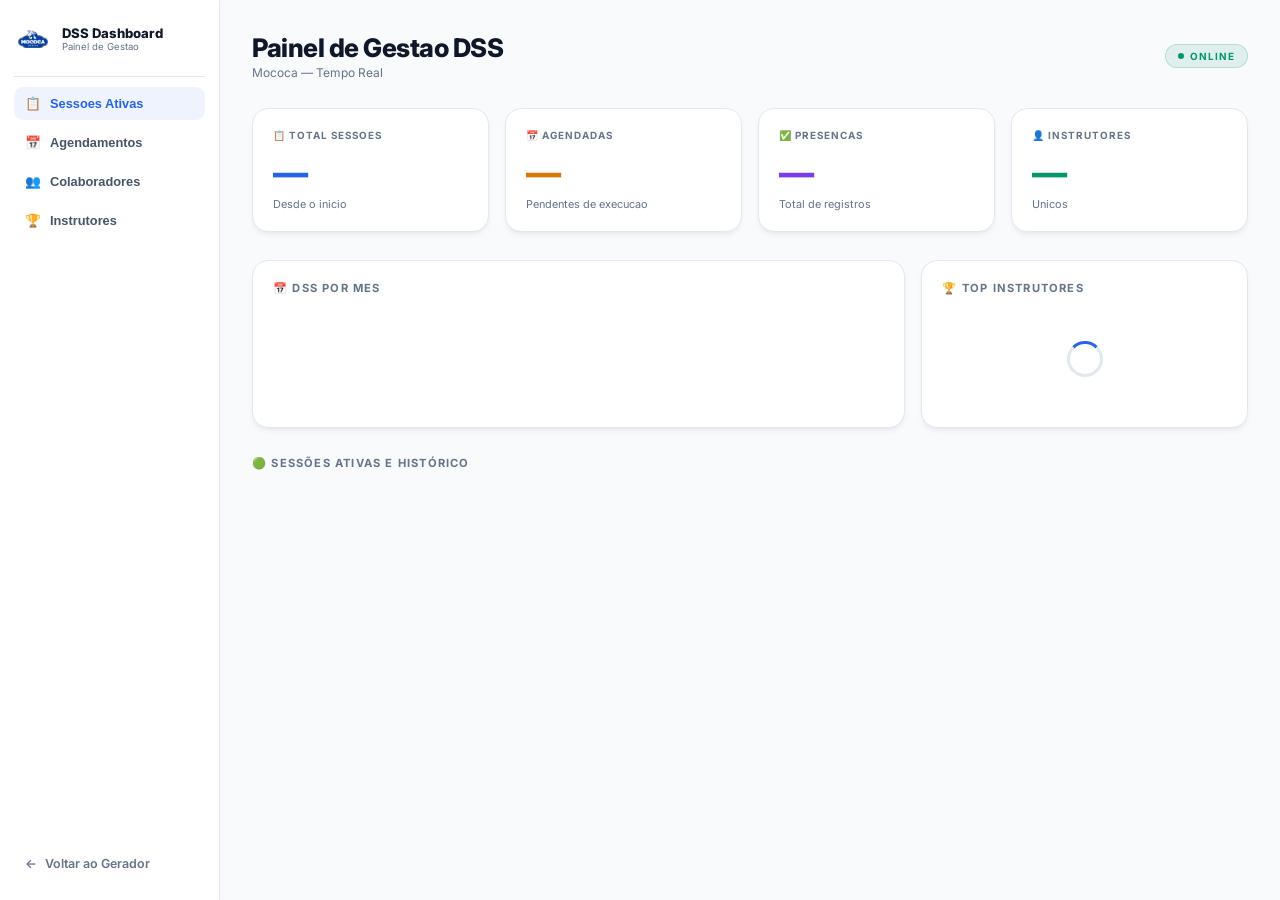
==== commit 6d115891: "feat: design corporativo do dashboard e modal PDF A4" ====
--- a/dashboard.html
+++ b/dashboard.html
@@ -1,4 +1,4 @@
-<!DOCTYPE html><html lang="pt-BR"><head><meta charset="UTF-8"><meta name="viewport" content="width=device-width,initial-scale=1"><title>Dashboard DSS</title><link href="https://fonts.googleapis.com/css2?family=Inter:wght@400;500;600;700;800&display=swap" rel="stylesheet"><script src="https://cdn.jsdelivr.net/npm/chart.js"></script><style>:root{--bg:#0f172a;--s:#1e293b;--b:rgba(255,255,255,.07);--t:#f1f5f9;--t2:#94a3b8;--m:#64748b;--p:#3b82f6;--g:#10b981;--r:#ef4444;--a:#8b5cf6;--y:#f59e0b}*{box-sizing:border-box;margin:0;padding:0}body{font-family:Inter,sans-serif;background:var(--bg);color:var(--t);display:flex;min-height:100vh}aside{width:220px;background:rgba(30,41,59,.97);border-right:1px solid var(--b);padding:20px 14px;display:flex;flex-direction:column;gap:6px;position:fixed;height:100vh;z-index:10}.brand{display:flex;align-items:center;gap:10px;padding-bottom:18px;border-bottom:1px solid var(--b);margin-bottom:4px}.bn{font-size:.82rem;font-weight:800;line-height:1.2}.bs{font-size:.6rem;color:var(--m)}.ni{display:flex;align-items:center;gap:9px;padding:9px 11px;border-radius:9px;font-size:.8rem;font-weight:500;color:var(--t2);cursor:pointer;border:none;background:none;width:100%;text-align:left;transition:all .2s}.ni:hover,.ni.act{background:rgba(59,130,246,.1);color:var(--p)}.bk{display:flex;align-items:center;gap:8px;padding:9px 11px;border-radius:9px;font-size:.78rem;color:var(--m);cursor:pointer;text-decoration:none;margin-top:auto;transition:color .2s}.bk:hover{color:var(--t)}main{margin-left:220px;padding:28px;flex:1}.topbar{display:flex;align-items:center;justify-content:space-between;margin-bottom:24px}.pt{font-size:1.5rem;font-weight:800;letter-spacing:-.5px}.live{display:inline-flex;align-items:center;gap:6px;background:rgba(16,185,129,.1);border:1px solid rgba(16,185,129,.25);color:var(--g);font-size:.62rem;font-weight:700;text-transform:uppercase;letter-spacing:1px;padding:5px 12px;border-radius:20px}.dot{width:6px;height:6px;background:var(--g);border-radius:50%;animation:pulse 1.5s ease-in-out infinite}@keyframes pulse{0%,100%{opacity:1}50%{opacity:.3}}.stats{display:grid;grid-template-columns:repeat(4,1fr);gap:14px;margin-bottom:24px}.sc{background:rgba(30,41,59,.8);border:1px solid var(--b);border-radius:14px;padding:18px}.sl{font-size:.62rem;font-weight:700;text-transform:uppercase;letter-spacing:1px;color:var(--m);margin-bottom:10px}.sn{font-size:2rem;font-weight:800}.sd{font-size:.68rem;color:var(--m);margin-top:4px}.sc.p .sn{color:var(--p)}.sc.g .sn{color:var(--g)}.sc.a .sn{color:var(--a)}.sc.y .sn{color:var(--y)}.charts{display:grid;grid-template-columns:2fr 1fr;gap:14px;margin-bottom:24px}.cc{background:rgba(30,41,59,.8);border:1px solid var(--b);border-radius:14px;padding:18px}.ct{font-size:.68rem;font-weight:700;text-transform:uppercase;letter-spacing:1.2px;color:var(--m);margin-bottom:14px}.rank{display:flex;flex-direction:column;gap:8px}.ri{display:flex;align-items:center;gap:10px;padding:8px 12px;background:rgba(15,23,42,.4);border-radius:10px}.rpos{font-size:.7rem;font-weight:700;color:var(--m);width:18px}.rn{flex:1;font-size:.8rem;font-weight:600}.rb{font-size:.75rem;font-weight:700;color:var(--p)}.slist{display:grid;gap:12px}.card{background:rgba(30,41,59,.8);border:1px solid var(--b);border-radius:14px;padding:18px;transition:all .25s}.card:hover{border-color:rgba(59,130,246,.25)}.card.ag{border-color:rgba(245,158,11,.2);background:rgba(245,158,11,.03)}.card.at{border-color:rgba(16,185,129,.2);background:rgba(16,185,129,.03)}.ch{display:flex;align-items:flex-start;justify-content:space-between;margin-bottom:10px}.ctema{font-size:.9rem;font-weight:700;flex:1;margin-right:10px}.pill{font-size:.58rem;font-weight:700;text-transform:uppercase;letter-spacing:.8px;padding:3px 9px;border-radius:20px;white-space:nowrap}.pag{background:rgba(245,158,11,.1);color:var(--y);border:1px solid rgba(245,158,11,.2)}.pat{background:rgba(16,185,129,.1);color:var(--g);border:1px solid rgba(16,185,129,.2)}.pen{background:rgba(100,116,139,.1);color:var(--m);border:1px solid rgba(100,116,139,.15)}.cm{display:flex;gap:14px;font-size:.72rem;color:var(--m);flex-wrap:wrap}.cf{display:flex;align-items:center;justify-content:space-between;margin-top:12px;padding-top:12px;border-top:1px solid var(--b)}.cnt{font-size:.78rem;color:var(--g);font-weight:600}.acts{display:flex;gap:6px;flex-wrap:wrap}.btn{padding:6px 12px;border-radius:8px;font-size:.7rem;font-weight:600;border:none;cursor:pointer;font-family:Inter,sans-serif;transition:all .2s}.ba{background:rgba(16,185,129,.1);color:var(--g);border:1px solid rgba(16,185,129,.2)}.ba:hover{background:var(--g);color:#fff}.bv{background:rgba(59,130,246,.1);color:var(--p);border:1px solid rgba(59,130,246,.2)}.bv:hover{background:var(--p);color:#fff}.bq{background:rgba(139,92,246,.1);color:var(--a);border:1px solid rgba(139,92,246,.2)}.bq:hover{background:var(--a);color:#fff}.by{background:rgba(245,158,11,.1);color:var(--y);border:1px solid rgba(245,158,11,.2)}.by:hover{background:var(--y);color:#fff}.be{background:rgba(239,68,68,.1);color:var(--r);border:1px solid rgba(239,68,68,.2)}.be:hover{background:var(--r);color:#fff}.mo{display:none;position:fixed;inset:0;background:rgba(0,0,0,.75);z-index:100;align-items:center;justify-content:center;padding:20px}.mo.open{display:flex}.mb{background:#1e293b;border:1px solid var(--b);border-radius:18px;width:100%;max-width:520px;overflow:hidden;max-height:90vh;display:flex;flex-direction:column}.mh{padding:18px 22px;border-bottom:1px solid var(--b);display:flex;align-items:center;justify-content:space-between;flex-shrink:0}.mt{font-size:.95rem;font-weight:700}.mc{padding:22px;overflow-y:auto}.fg{margin-bottom:14px}label{display:block;font-size:.78rem;font-weight:500;color:var(--t2);margin-bottom:5px}input,select,textarea{width:100%;padding:10px 14px;background:rgba(15,23,42,.6);border:1px solid rgba(255,255,255,.1);border-radius:10px;font-family:Inter,sans-serif;font-size:.85rem;color:var(--t)}input:focus,select:focus,textarea:focus{outline:none;border-color:var(--g);box-shadow:0 0 0 3px rgba(16,185,129,.2)}input::placeholder,textarea::placeholder{color:var(--m)}select option{background:#1e293b}.bsub{width:100%;padding:13px;background:linear-gradient(135deg,var(--g),#059669);color:#fff;border:none;border-radius:12px;font-family:Inter,sans-serif;font-size:.9rem;font-weight:700;cursor:pointer;transition:all .3s;margin-top:4px}.bsub:hover{transform:translateY(-1px);box-shadow:0 6px 20px rgba(16,185,129,.3)}.bsub:disabled{background:linear-gradient(135deg,#475569,#334155);cursor:not-allowed;transform:none}.emp{text-align:center;padding:50px 20px;color:var(--m)}.ei{font-size:2.5rem;margin-bottom:10px}.sp{width:32px;height:32px;border:3px solid rgba(255,255,255,.1);border-top-color:var(--p);border-radius:50%;animation:spin .8s linear infinite;margin:30px auto}@keyframes spin{to{transform:rotate(360deg)}}.prow{display:flex;align-items:center;gap:12px;padding:9px 0;border-bottom:1px solid rgba(255,255,255,.04)}.prow:last-child{border-bottom:none}.pav{width:34px;height:34px;background:linear-gradient(135deg,var(--p),var(--a));border-radius:9px;display:flex;align-items:center;justify-content:center;font-size:.75rem;font-weight:700;flex-shrink:0}.pi{flex:1}.pn{font-size:.82rem;font-weight:600}.ps2{font-size:.68rem;color:var(--m)}.upload-zone{border:2px dashed rgba(255,255,255,.1);border-radius:12px;padding:30px;text-align:center;cursor:pointer;transition:all .2s}.upload-zone:hover{border-color:var(--a);background:rgba(139,92,246,.05)}.qbox{background:rgba(15,23,42,.5);border-radius:12px;padding:14px;margin-bottom:12px}.qnum{font-size:.65rem;font-weight:700;text-transform:uppercase;color:var(--m);letter-spacing:1px}.qperg{font-size:.88rem;font-weight:600;margin:6px 0 10px}.qopts{display:flex;flex-direction:column;gap:6px}.qopt{display:flex;align-items:center;gap:10px;padding:8px 12px;border-radius:8px;background:rgba(255,255,255,.03);border:1px solid rgba(255,255,255,.06);font-size:.8rem;cursor:pointer;transition:all .2s}.qopt:hover{background:rgba(255,255,255,.06)}.qopt.certa{background:rgba(16,185,129,.1);border-color:rgba(16,185,129,.3);color:var(--g)}.qopt.errada{background:rgba(239,68,68,.05);border-color:rgba(239,68,68,.15)}.secbar{display:flex;align-items:center;justify-content:space-between;margin-bottom:16px}.coltag{display:inline-flex;align-items:center;gap:5px;font-size:.68rem;font-weight:600;padding:3px 8px;border-radius:6px;background:rgba(139,92,246,.1);color:var(--a)}.prog-bar{height:6px;background:rgba(255,255,255,.06);border-radius:3px;overflow:hidden;margin-top:6px}.prog-fill{height:100%;background:linear-gradient(90deg,var(--p),var(--a));border-radius:3px;transition:width .5s}@media(max-width:900px){aside{display:none}main{margin-left:0;padding:16px}.stats{grid-template-columns:1fr 1fr}.charts{grid-template-columns:1fr}}</style></head>
+<!DOCTYPE html><html lang="pt-BR"><head><meta charset="UTF-8"><meta name="viewport" content="width=device-width,initial-scale=1"><title>Dashboard DSS</title><link href="https://fonts.googleapis.com/css2?family=Inter:wght@400;500;600;700;800&display=swap" rel="stylesheet"><script src="https://cdn.jsdelivr.net/npm/chart.js"></script><style>:root{--bg:#f8fafc;--s:#ffffff;--b:#e2e8f0;--t:#0f172a;--t2:#475569;--m:#64748b;--p:#2563eb;--g:#059669;--r:#dc2626;--a:#7c3aed;--y:#d97706;--sd:0 4px 6px -1px rgba(0,0,0,0.05),0 2px 4px -2px rgba(0,0,0,0.05)}*{box-sizing:border-box;margin:0;padding:0}body{font-family:Inter,sans-serif;background:var(--bg);color:var(--t);display:flex;min-height:100vh}aside{width:220px;background:#ffffff;border-right:1px solid var(--b);padding:20px 14px;display:flex;flex-direction:column;gap:6px;position:fixed;height:100vh;z-index:10;box-shadow:2px 0 10px rgba(0,0,0,.02)}.brand{display:flex;align-items:center;gap:10px;padding-bottom:18px;border-bottom:1px solid var(--b);margin-bottom:4px}.bn{font-size:.82rem;font-weight:800;line-height:1.2;color:var(--t)}.bs{font-size:.6rem;color:var(--m)}.ni{display:flex;align-items:center;gap:9px;padding:9px 11px;border-radius:9px;font-size:.8rem;font-weight:600;color:var(--t2);cursor:pointer;border:none;background:none;width:100%;text-align:left;transition:all .2s}.ni:hover,.ni.act{background:rgba(37,99,235,.08);color:var(--p)}.bk{display:flex;align-items:center;gap:8px;padding:9px 11px;border-radius:9px;font-size:.78rem;font-weight:600;color:var(--m);cursor:pointer;text-decoration:none;margin-top:auto;transition:color .2s}.bk:hover{color:var(--t)}main{margin-left:220px;padding:32px;flex:1;max-width:1400px;margin-right:auto}.topbar{display:flex;align-items:center;justify-content:space-between;margin-bottom:28px}.pt{font-size:1.6rem;font-weight:800;letter-spacing:-.5px;color:var(--t)}.live{display:inline-flex;align-items:center;gap:6px;background:rgba(5,150,105,.1);border:1px solid rgba(5,150,105,.2);color:var(--g);font-size:.62rem;font-weight:700;text-transform:uppercase;letter-spacing:1px;padding:5px 12px;border-radius:20px}.dot{width:6px;height:6px;background:var(--g);border-radius:50%;animation:pulse 1.5s ease-in-out infinite}@keyframes pulse{0%,100%{opacity:1}50%{opacity:.3}}.stats{display:grid;grid-template-columns:repeat(4,1fr);gap:16px;margin-bottom:28px}.sc{background:var(--s);border:1px solid var(--b);border-radius:16px;padding:20px;box-shadow:var(--sd)}.sl{font-size:.62rem;font-weight:700;text-transform:uppercase;letter-spacing:1px;color:var(--m);margin-bottom:10px}.sn{font-size:2.2rem;font-weight:800}.sd{font-size:.68rem;color:var(--m);margin-top:4px}.sc.p .sn{color:var(--p)}.sc.g .sn{color:var(--g)}.sc.a .sn{color:var(--a)}.sc.y .sn{color:var(--y)}.charts{display:grid;grid-template-columns:2fr 1fr;gap:16px;margin-bottom:28px}.cc{background:var(--s);border:1px solid var(--b);border-radius:16px;padding:20px;box-shadow:var(--sd)}.ct{font-size:.7rem;font-weight:700;text-transform:uppercase;letter-spacing:1.2px;color:var(--m);margin-bottom:16px}.rank{display:flex;flex-direction:column;gap:8px}.ri{display:flex;align-items:center;gap:10px;padding:10px 12px;background:#f8fafc;border-radius:10px;border:1px solid var(--b)}.rpos{font-size:.75rem;font-weight:700;color:var(--m);width:20px}.rn{flex:1;font-size:.85rem;font-weight:600;color:var(--t)}.rb{font-size:.75rem;font-weight:800;color:var(--p)}.slist{display:grid;gap:16px}.card{background:var(--s);border:1px solid var(--b);border-radius:16px;padding:20px;transition:all .25s;box-shadow:0 1px 3px rgba(0,0,0,.03)}.card:hover{border-color:#bfdbfe;box-shadow:0 4px 12px rgba(37,99,235,.08);transform:translateY(-2px)}.card.ag{border-color:rgba(217,119,6,.3);background:rgba(245,158,11,.01)}.card.ag:hover{border-color:var(--y);box-shadow:0 4px 12px rgba(245,158,11,.08)}.card.at{border-color:rgba(5,150,105,.3);background:rgba(16,185,129,.01)}.card.at:hover{border-color:var(--g);box-shadow:0 4px 12px rgba(16,185,129,.08)}.ch{display:flex;align-items:flex-start;justify-content:space-between;margin-bottom:12px}.ctema{font-size:.95rem;font-weight:800;flex:1;margin-right:10px;color:var(--t);line-height:1.3}.pill{font-size:.6rem;font-weight:700;text-transform:uppercase;letter-spacing:.8px;padding:4px 10px;border-radius:20px;white-space:nowrap}.pag{background:rgba(245,158,11,.15);color:var(--y);border:1px solid rgba(245,158,11,.3)}.pat{background:rgba(16,185,129,.15);color:var(--g);border:1px solid rgba(16,185,129,.3)}.pen{background:#f1f5f9;color:var(--m);border:1px solid var(--b)}.cm{display:flex;gap:16px;font-size:.75rem;color:var(--t2);flex-wrap:wrap;font-weight:500}.cf{display:flex;align-items:center;justify-content:space-between;margin-top:16px;padding-top:16px;border-top:1px solid var(--b)}.cnt{font-size:.8rem;color:var(--g);font-weight:700}.acts{display:flex;gap:8px;flex-wrap:wrap}.btn{padding:7px 14px;border-radius:8px;font-size:.75rem;font-weight:700;border:none;cursor:pointer;font-family:Inter,sans-serif;transition:all .2s}.ba{background:rgba(5,150,105,.1);color:var(--g);border:1px solid rgba(5,150,105,.2)}.ba:hover{background:var(--g);color:#fff}.bv{background:rgba(37,99,235,.1);color:var(--p);border:1px solid rgba(37,99,235,.2)}.bv:hover{background:var(--p);color:#fff}.bq{background:rgba(124,58,237,.1);color:var(--a);border:1px solid rgba(124,58,237,.2)}.bq:hover{background:var(--a);color:#fff}.by{background:rgba(217,119,6,.1);color:var(--y);border:1px solid rgba(217,119,6,.2)}.by:hover{background:var(--y);color:#fff}.be{background:rgba(220,38,38,.1);color:var(--r);border:1px solid rgba(220,38,38,.2)}.be:hover{background:var(--r);color:#fff}.mo{display:none;position:fixed;inset:0;background:rgba(15,23,42,.6);backdrop-filter:blur(4px);z-index:100;align-items:center;justify-content:center;padding:20px}.mo.open{display:flex}.mb{background:var(--s);border:1px solid var(--b);border-radius:20px;width:100%;max-width:520px;overflow:hidden;max-height:90vh;display:flex;flex-direction:column;box-shadow:0 25px 50px -12px rgba(0,0,0,0.25)}.mh{padding:20px 24px;border-bottom:1px solid var(--b);display:flex;align-items:center;justify-content:space-between;flex-shrink:0;background:#f8fafc}.mt{font-size:1.05rem;font-weight:800;color:var(--t)}.mc{padding:24px;overflow-y:auto}.fg{margin-bottom:16px}label{display:block;font-size:.8rem;font-weight:600;color:var(--t2);margin-bottom:6px}input,select,textarea{width:100%;padding:10px 14px;background:#f8fafc;border:1px solid var(--b);border-radius:10px;font-family:Inter,sans-serif;font-size:.9rem;color:var(--t);transition:all .2s}input:focus,select:focus,textarea:focus{outline:none;border-color:var(--p);box-shadow:0 0 0 3px rgba(37,99,235,.15);background:#fff}input::placeholder,textarea::placeholder{color:var(--m)}select option{background:var(--s)}.bsub{width:100%;padding:14px;background:linear-gradient(135deg,var(--p),#1d4ed8);color:#fff;border:none;border-radius:10px;font-family:Inter,sans-serif;font-size:.95rem;font-weight:700;cursor:pointer;transition:all .2s;margin-top:8px;box-shadow:0 4px 12px rgba(37,99,235,.2)}.bsub:hover{transform:translateY(-1px);box-shadow:0 6px 16px rgba(37,99,235,.3)}.bsub:disabled{background:#94a3b8;cursor:not-allowed;transform:none;box-shadow:none}.emp{text-align:center;padding:60px 20px;color:var(--m)}.ei{font-size:3rem;margin-bottom:12px;opacity:.7}.sp{width:36px;height:36px;border:3px solid var(--b);border-top-color:var(--p);border-radius:50%;animation:spin .8s linear infinite;margin:30px auto}@keyframes spin{to{transform:rotate(360deg)}}.prow{display:flex;align-items:center;gap:12px;padding:12px 0;border-bottom:1px solid var(--b)}.prow:last-child{border-bottom:none}.pav{width:36px;height:36px;background:var(--bg);color:var(--p);border:1px solid var(--b);border-radius:10px;display:flex;align-items:center;justify-content:center;font-size:.85rem;font-weight:800;flex-shrink:0}.pi{flex:1}.pn{font-size:.85rem;font-weight:700;color:var(--t)}.ps2{font-size:.7rem;color:var(--m)}.upload-zone{border:2px dashed var(--b);border-radius:12px;padding:30px;text-align:center;cursor:pointer;transition:all .2s;background:#f8fafc}.upload-zone:hover{border-color:var(--p);background:#eff6ff}.qbox{background:#f8fafc;border:1px solid var(--b);border-radius:12px;padding:16px;margin-bottom:16px}.qnum{font-size:.65rem;font-weight:800;text-transform:uppercase;color:var(--p);letter-spacing:1px}.qperg{font-size:.9rem;font-weight:700;margin:8px 0 12px;color:var(--t)}.qopts{display:flex;flex-direction:column;gap:8px}.qopt{display:flex;align-items:center;gap:10px;padding:10px 14px;border-radius:8px;background:var(--s);border:1px solid var(--b);font-size:.85rem;font-weight:500;cursor:pointer;transition:all .2s;color:var(--t2)}.qopt:hover{border-color:var(--p);color:var(--p)}.qopt.certa{background:rgba(5,150,105,.05);border-color:var(--g);color:var(--g)}.qopt.errada{background:rgba(220,38,38,.05);border-color:var(--r);color:var(--r)}.secbar{display:flex;align-items:center;justify-content:space-between;margin-bottom:20px}.coltag{display:inline-flex;align-items:center;gap:5px;font-size:.68rem;font-weight:700;padding:4px 8px;border-radius:6px;background:rgba(37,99,235,.1);color:var(--p)}.prog-bar{height:6px;background:var(--b);border-radius:3px;overflow:hidden;margin-top:6px}.prog-fill{height:100%;background:linear-gradient(90deg,var(--p),#60a5fa);border-radius:3px;transition:width .5s}@media(max-width:900px){aside{display:none}main{margin-left:0;padding:20px}.stats{grid-template-columns:1fr 1fr}.charts{grid-template-columns:1fr}}</style></head>
 <body><aside><div class="brand"><img src="logo.png" alt="Mococa" style="width:38px;height:38px;background:#fff;border-radius:9px;padding:4px;object-fit:contain"><div><div class="bn">DSS Dashboard</div><div class="bs">Painel de Gestao</div></div></div><button class="ni act" onclick="sv('s')"><span>📋</span>Sessoes Ativas</button><button class="ni" onclick="sv('a')"><span>📅</span>Agendamentos</button><button class="ni" onclick="sv('c')"><span>👥</span>Colaboradores</button><button class="ni" onclick="sv('i')"><span>🏆</span>Instrutores</button><a href="index.html" class="bk"><span>←</span>Voltar ao Gerador</a></aside><main><div class="topbar"><div><div class="pt">Painel de Gestao DSS</div><div style="font-size:.75rem;color:var(--m);margin-top:2px">Mococa — Tempo Real</div></div><div class="live"><span class="dot"></span>ONLINE</div></div><div class="stats"><div class="sc p"><div class="sl">📋 Total Sessoes</div><div class="sn" id="st">—</div><div class="sd">Desde o inicio</div></div><div class="sc y"><div class="sl">📅 Agendadas</div><div class="sn" id="sag">—</div><div class="sd">Pendentes de execucao</div></div><div class="sc a"><div class="sl">✅ Presencas</div><div class="sn" id="sp">—</div><div class="sd">Total de registros</div></div><div class="sc g"><div class="sl">👤 Instrutores</div><div class="sn" id="si">—</div><div class="sd">Unicos</div></div></div><div class="charts"><div class="cc"><div class="ct">📅 DSS por Mes</div><canvas id="chartMes" height="90"></canvas></div><div class="cc"><div class="ct">🏆 Top Instrutores</div><div class="rank" id="rank"><div class="sp"></div></div></div></div>
 <div id="v-s"><div class="secbar"><span class="ct" style="margin:0">🟢 Sessões Ativas e Histórico</span></div><div id="sg-ativas" class="slist"></div><div id="semp-at" class="emp" style="display:none"><div class="ei">📭</div><p>Nenhuma sessão ativa ou encerrada.</p></div></div><div id="v-a" style="display:none"><div class="secbar"><span class="ct" style="margin:0">📅 Próximos Agendamentos</span></div><div id="sg-agendadas" class="slist"></div><div id="semp-ag" class="emp" style="display:none"><div class="ei">📅</div><p>Sem agendamentos no momento.</p></div></div><div id="v-c" style="display:none"><div class="secbar"><span class="ct" style="margin:0">👥 Ranking de Colaboradores</span></div><div id="cl" class="slist"><div class="sp"></div></div></div><div id="v-i" style="display:none"><div class="ct" style="margin-bottom:16px">🏆 Relatorio de Instrutores</div><div id="il" class="slist"></div></div></main>
 <!-- Modal Add Presenca --><div class="mo" id="mAdd" onclick="if(event.target===this)closeAdd()"><div class="mb"><div class="mh"><div class="mt">➕ Adicionar Presenca</div><button onclick="closeAdd()" style="background:none;border:none;color:var(--m);font-size:1.1rem;cursor:pointer">✕</button></div><div class="mc"><div class="fg"><label>Nome completo *</label><input type="text" id="aNome" placeholder="Ex: Joao da Silva" autocomplete="off"></div><div class="fg"><label>RE (Registro do Empregado)</label><input type="text" id="aRE" placeholder="Ex: 12345" autocomplete="off"></div><div class="fg"><label>Setor *</label><select id="aSetor"><option value="">Selecione...</option><option>Manutencao</option><option>Almoxarifado</option><option>Producao</option><option>Administrativo</option><option>Qualidade</option><option>Logistica</option><option>Outro</option></select></div><button class="bsub" id="btnAdd" onclick="salvarPresenca()">✅ Confirmar Presenca</button></div></div></div>
@@ -13,7 +13,7 @@
 db.collection("sessoes_dss").orderBy("criadoEm","desc").onSnapshot(async snap=>{sessoes=snap.docs.map(d=>({id:d.id,...d.data()}));renderCards();await calcStats()});
 function fd(s){if(!s)return"—";const p=s.split("-");return p.length===3?p[2]+"/"+p[1]+"/"+p[0]:s}
 function mkBtn(cls,text,onclick){return '<button class="btn '+cls+'" onclick="'+onclick+'">'+text+'</button>'}
-function renderCards(){const agendadas=sessoes.filter(s=>s.status==="agendado");const ativas=sessoes.filter(s=>s.status!=="agendado");document.getElementById("semp-ag").style.display=agendadas.length?"none":"block";document.getElementById("semp-at").style.display=ativas.length?"none":"block";const rc=(s)=>{const q=s.quiz&&s.quiz.length>0;const c=!!s.conteudo;const enc=s.status==="encerrada";const ag=s.status==="agendado";const at=s.status==="ativa";const dStr=s.hora?fd(s.data)+" as "+s.hora:fd(s.data);return '<div class="card '+(ag?"ag":at?"at":"")+'"><div class="ch"><div class="ctema">'+(s.titulo||s.tema||"—")+'</div><span class="pill '+(ag?"pag":at?"pat":"pen")+'">'+(ag?"📅 Agendado":at?"🟢 Ativa":"🔒 Encerrada")+'</span></div><div class="cm"><span>📅 '+dStr+'</span><span>🏭 '+(s.setor||"—")+'</span><span>👤 '+(s.responsavel||"—")+'</span>'+(s.duracao?'<span>⏱ '+s.duracao+'</span>':'')+'</div><div class="cf"><div class="cnt" id="c-'+s.id+'">⏳ carregando...</div><div class="acts">'+(ag?mkBtn("by","▶️ Executar","ativarSessao('"+s.id+"')"):"")+(enc?"":mkBtn("ba","➕ Add","openAdd('"+s.id+"')"))+(c?mkBtn("bv","📄 Arquivo","openConteudo('"+s.id+"')"):"")+(q?'<button class="btn bq" onclick="openQuiz(\''+s.id+'\')">🎯 Quiz</button>':"")+mkBtn("bv","👥 Lista","openVer('"+s.id+"','"+((s.titulo||s.tema||"").replace(/'/g,"\\'"))+"','"+fd(s.data)+"')")+mkBtn("bq","📷 OCR","openOCR('"+s.id+"','"+((s.titulo||"DSS").replace(/'/g,"\\'"))+"')")+(enc?"":mkBtn("be","🔒","encerrar('"+s.id+"')"))+'</div></div></div>'};document.getElementById("sg-agendadas").innerHTML=agendadas.map(rc).join("");document.getElementById("sg-ativas").innerHTML=ativas.map(rc).join("");sessoes.forEach(s=>watchCount(s.id))}
+function renderCards(){const agendadas=sessoes.filter(s=>s.status==="agendado");const ativas=sessoes.filter(s=>s.status!=="agendado");document.getElementById("semp-ag").style.display=agendadas.length?"none":"block";document.getElementById("semp-at").style.display=ativas.length?"none":"block";const rc=(s)=>{const q=s.quiz&&s.quiz.length>0;const c=!!s.html_impressao||!!s.conteudo;const enc=s.status==="encerrada";const ag=s.status==="agendado";const at=s.status==="ativa";const dStr=fd(s.data);return '<div class="card '+(ag?"ag":at?"at":"")+'"><div class="ch"><div class="ctema">'+(s.titulo||s.tema||"—")+'</div><span class="pill '+(ag?"pag":at?"pat":"pen")+'">'+(ag?"📅 Agendado":at?"🟢 Ativa":"🔒 Encerrada")+'</span></div>'+(ag&&s.hora?'<div style="font-size:1.1rem;font-weight:800;color:var(--t);margin-bottom:12px;display:flex;align-items:center;gap:6px"><span style="font-size:1.2rem">⏰</span> '+s.hora+'</div>':'')+'<div class="cm"><span>📅 '+dStr+'</span><span>🏭 '+(s.setor||"—")+'</span><span>👤 '+(s.responsavel||"—")+'</span>'+(s.duracao?'<span>⏱ '+s.duracao+'</span>':'')+'</div><div class="cf"><div class="cnt" id="c-'+s.id+'">⏳ carregando...</div><div class="acts">'+(ag?mkBtn("by","▶️ Executar","ativarSessao('"+s.id+"')"):"")+(enc?"":mkBtn("ba","➕ Add","openAdd('"+s.id+"')"))+(c?mkBtn("bv","📄 Arquivo","openConteudo('"+s.id+"')"):"")+(q?'<button class="btn bq" onclick="openQuiz(\''+s.id+'\')">🎯 Quiz</button>':"")+mkBtn("bv","👥 Lista","openVer('"+s.id+"','"+((s.titulo||s.tema||"").replace(/'/g,"\\'"))+"','"+fd(s.data)+"')")+mkBtn("bq","📷 OCR","openOCR('"+s.id+"','"+((s.titulo||"DSS").replace(/'/g,"\\'"))+"')")+(enc?"":mkBtn("be","🔒","encerrar('"+s.id+"')"))+'</div></div></div>'};document.getElementById("sg-agendadas").innerHTML=agendadas.map(rc).join("");document.getElementById("sg-ativas").innerHTML=ativas.map(rc).join("");sessoes.forEach(s=>watchCount(s.id))}
 function watchCount(id){db.collection("sessoes_dss").doc(id).collection("presencas").onSnapshot(snap=>{const el=document.getElementById("c-"+id);if(el)el.textContent="✅ "+snap.size+" presença(s)"})}
 async function calcStats(){let tp=0,inst=new Set(),meses={},ag=0;for(const s of sessoes){if(s.responsavel)inst.add(s.responsavel);if(s.status==="agendado")ag++;const mes=s.data?s.data.substring(0,7):"?";meses[mes]=(meses[mes]||0)+1;const sn=await db.collection("sessoes_dss").doc(s.id).collection("presencas").get();tp+=sn.size}document.getElementById("st").textContent=sessoes.length;document.getElementById("sag").textContent=ag;document.getElementById("sp").textContent=tp;document.getElementById("si").textContent=inst.size||"—";renderChart(meses);renderRank()}
 function renderChart(m){const labels=Object.keys(m).sort().map(k=>{const[y,mo]=k.split("-");return["Jan","Fev","Mar","Abr","Mai","Jun","Jul","Ago","Set","Out","Nov","Dez"][+mo-1]+"/"+y.slice(2)});const data=Object.keys(m).sort().map(k=>m[k]);if(chartMes)chartMes.destroy();const ctx=document.getElementById("chartMes").getContext("2d");chartMes=new Chart(ctx,{type:"bar",data:{labels,datasets:[{label:"Sessoes",data,backgroundColor:"rgba(59,130,246,.5)",borderColor:"#3b82f6",borderWidth:2,borderRadius:6}]},options:{responsive:true,plugins:{legend:{display:false}},scales:{y:{beginAtZero:true,ticks:{color:"#64748b",stepSize:1},grid:{color:"rgba(255,255,255,.05)"}},x:{ticks:{color:"#64748b"},grid:{color:"rgba(255,255,255,.05)"}}}}})}
@@ -25,7 +25,7 @@
 async function salvarPresenca(){const nome=document.getElementById("aNome").value.trim();const re=document.getElementById("aRE").value.trim();const setor=document.getElementById("aSetor").value;if(!nome){alert("Informe o nome!");return}if(!setor){alert("Selecione o setor!");return}const btn=document.getElementById("btnAdd");btn.disabled=true;btn.textContent="Salvando...";try{await db.collection("sessoes_dss").doc(addSessaoId).collection("presencas").add({nome,re,setor,assinadoEm:firebase.firestore.FieldValue.serverTimestamp(),modo:"manual"});closeAdd()}catch(e){alert("Erro: "+e.message)}finally{btn.disabled=false;btn.textContent="✅ Confirmar Presenca"}}
 function openVer(id,titulo,data){document.getElementById("mVerTit").textContent=titulo;document.getElementById("mVerSub").textContent="📅 "+data;document.getElementById("mVerBody").innerHTML='<div class="sp"></div>';document.getElementById("mVer").classList.add("open");db.collection("sessoes_dss").doc(id).collection("presencas").orderBy("assinadoEm","asc").onSnapshot(snap=>{if(snap.empty){document.getElementById("mVerBody").innerHTML='<div class="emp"><div class="ei">🙈</div><p style="font-size:.8rem">Nenhuma presenca ainda</p></div>';return}document.getElementById("mVerBody").innerHTML=snap.docs.map(d=>{const p=d.data();const h=p.assinadoEm?p.assinadoEm.toDate().toLocaleTimeString("pt-BR",{hour:"2-digit",minute:"2-digit"}):"—";const pts=p.pontos||0;return'<div class="prow"><div class="pav">'+(p.nome||"?")[0].toUpperCase()+'</div><div class="pi"><div class="pn">'+(p.nome||"—")+'</div><div class="ps2">'+(p.re?"RE: "+p.re+" · ":"")+(p.setor||"—")+(p.modo==="manual"?" · Manual":"")+'</div></div><div style="text-align:right"><div style="font-size:.75rem;color:var(--y);font-weight:700">'+( pts>0?"⭐ "+pts+" pts":"")+'</div><div class="ph">⏰ '+h+'</div></div></div>'}).join("")})}
 function closeVer(){document.getElementById("mVer").classList.remove("open")}
-function openConteudo(id){const s=sessoes.find(x=>x.id===id);if(!s)return;document.getElementById("conteudoTit").textContent=s.titulo||s.tema||"DSS";document.getElementById("conteudoSub").textContent="📅 "+(s.hora?fd(s.data)+" às "+s.hora:fd(s.data));document.getElementById("conteudoBody").textContent=s.conteudo||"Nenhum texto salvo para este DSS.";document.getElementById("mConteudo").classList.add("open")}
+function openConteudo(id){const s=sessoes.find(x=>x.id===id);if(!s)return;document.getElementById("conteudoTit").textContent=s.titulo||s.tema||"DSS";document.getElementById("conteudoSub").textContent="📅 "+(s.hora?fd(s.data)+" às "+s.hora:fd(s.data));const b=document.getElementById("conteudoBody");if(s.html_impressao){b.innerHTML='<div style="background:white;color:black;padding:40px;font-family:Arial,sans-serif;font-size:14px;line-height:1.6;box-shadow:0 0 10px rgba(0,0,0,0.1);max-width:794px;margin:0 auto;min-height:1122px;">'+s.html_impressao+'</div>'}else{b.innerHTML='<div style="background:white;color:black;padding:40px;font-family:Arial,sans-serif;font-size:14px;line-height:1.6;box-shadow:0 0 10px rgba(0,0,0,0.1);max-width:794px;margin:0 auto;min-height:1122px;">'+(s.conteudo?s.conteudo.replace(/\n/g,"<br>"):"Sem conteúdo salvo.")+'</div>'}document.getElementById("mConteudo").classList.add("open")}
 function closeConteudo(){document.getElementById("mConteudo").classList.remove("open")}
 function openOCR(id,titulo){ocrSessaoId=id;document.getElementById("ocrSessaoTit").textContent=titulo;document.getElementById("ocrFile").value="";document.getElementById("ocrPreview").style.display="none";document.getElementById("ocrResultado").style.display="none";document.getElementById("btnOCR").disabled=true;ocrPessoas=[];document.getElementById("mOCR").classList.add("open");document.getElementById("ocrFile").onchange=function(){const f=this.files[0];if(f){const r=new FileReader();r.onload=e=>{document.getElementById("ocrImg").src=e.target.result;document.getElementById("ocrPreview").style.display="block";document.getElementById("btnOCR").disabled=false};r.readAsDataURL(f)}}}
 function closeOCR(){document.getElementById("mOCR").classList.remove("open")}
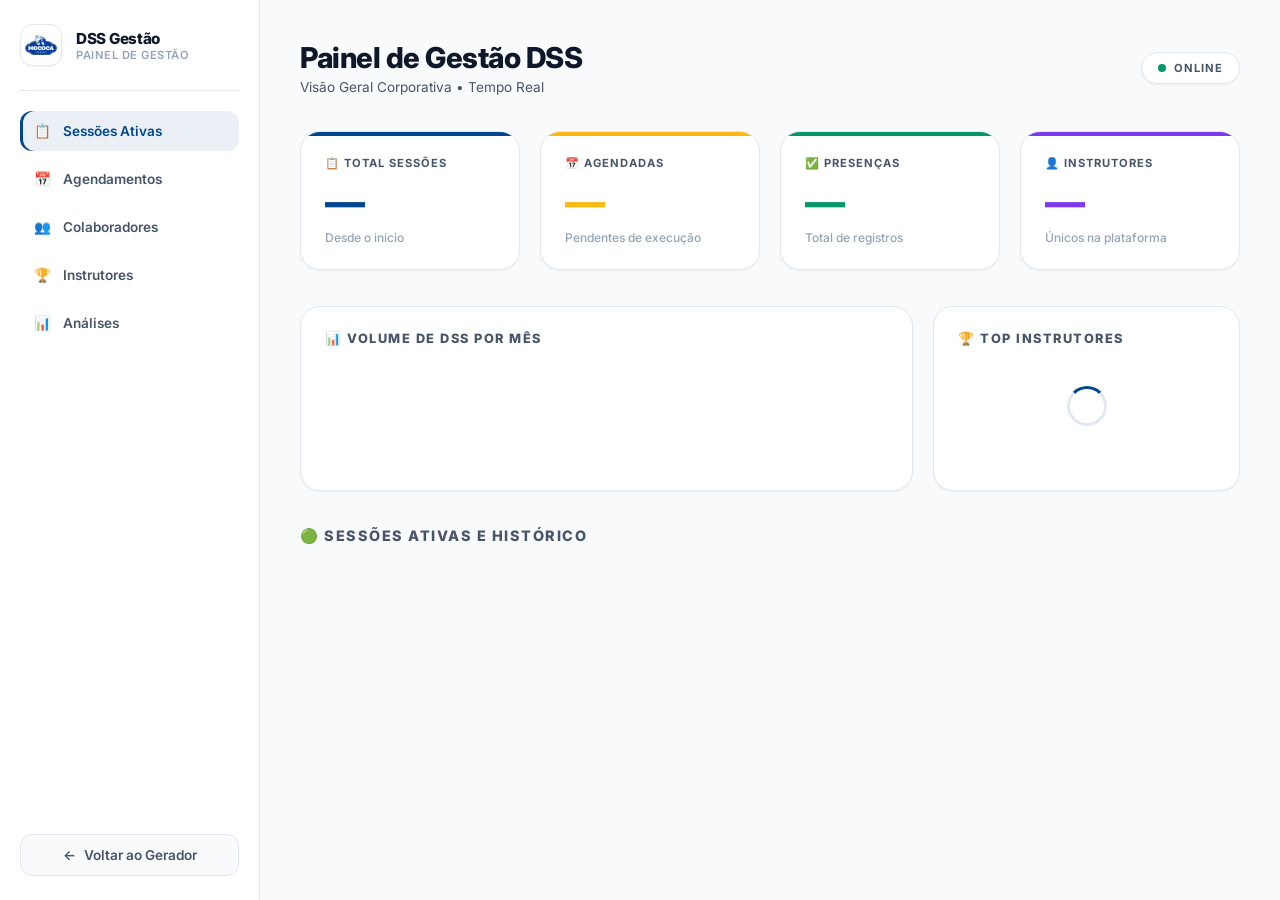
==== commit 2a144928: "feat: dashboard analitico - aba analises, impressao pdf, remove premium label" ====
--- a/dashboard.html
+++ b/dashboard.html
@@ -1,22 +1,915 @@
-<!DOCTYPE html><html lang="pt-BR"><head><meta charset="UTF-8"><meta name="viewport" content="width=device-width,initial-scale=1"><title>Dashboard DSS</title><link href="https://fonts.googleapis.com/css2?family=Inter:wght@400;500;600;700;800&display=swap" rel="stylesheet"><script src="https://cdn.jsdelivr.net/npm/chart.js"></script><style>:root{--bg:#f8fafc;--s:#ffffff;--b:#e2e8f0;--t:#0f172a;--t2:#475569;--m:#64748b;--p:#2563eb;--g:#059669;--r:#dc2626;--a:#7c3aed;--y:#d97706;--sd:0 4px 6px -1px rgba(0,0,0,0.05),0 2px 4px -2px rgba(0,0,0,0.05)}*{box-sizing:border-box;margin:0;padding:0}body{font-family:Inter,sans-serif;background:var(--bg);color:var(--t);display:flex;min-height:100vh}aside{width:220px;background:#ffffff;border-right:1px solid var(--b);padding:20px 14px;display:flex;flex-direction:column;gap:6px;position:fixed;height:100vh;z-index:10;box-shadow:2px 0 10px rgba(0,0,0,.02)}.brand{display:flex;align-items:center;gap:10px;padding-bottom:18px;border-bottom:1px solid var(--b);margin-bottom:4px}.bn{font-size:.82rem;font-weight:800;line-height:1.2;color:var(--t)}.bs{font-size:.6rem;color:var(--m)}.ni{display:flex;align-items:center;gap:9px;padding:9px 11px;border-radius:9px;font-size:.8rem;font-weight:600;color:var(--t2);cursor:pointer;border:none;background:none;width:100%;text-align:left;transition:all .2s}.ni:hover,.ni.act{background:rgba(37,99,235,.08);color:var(--p)}.bk{display:flex;align-items:center;gap:8px;padding:9px 11px;border-radius:9px;font-size:.78rem;font-weight:600;color:var(--m);cursor:pointer;text-decoration:none;margin-top:auto;transition:color .2s}.bk:hover{color:var(--t)}main{margin-left:220px;padding:32px;flex:1;max-width:1400px;margin-right:auto}.topbar{display:flex;align-items:center;justify-content:space-between;margin-bottom:28px}.pt{font-size:1.6rem;font-weight:800;letter-spacing:-.5px;color:var(--t)}.live{display:inline-flex;align-items:center;gap:6px;background:rgba(5,150,105,.1);border:1px solid rgba(5,150,105,.2);color:var(--g);font-size:.62rem;font-weight:700;text-transform:uppercase;letter-spacing:1px;padding:5px 12px;border-radius:20px}.dot{width:6px;height:6px;background:var(--g);border-radius:50%;animation:pulse 1.5s ease-in-out infinite}@keyframes pulse{0%,100%{opacity:1}50%{opacity:.3}}.stats{display:grid;grid-template-columns:repeat(4,1fr);gap:16px;margin-bottom:28px}.sc{background:var(--s);border:1px solid var(--b);border-radius:16px;padding:20px;box-shadow:var(--sd)}.sl{font-size:.62rem;font-weight:700;text-transform:uppercase;letter-spacing:1px;color:var(--m);margin-bottom:10px}.sn{font-size:2.2rem;font-weight:800}.sd{font-size:.68rem;color:var(--m);margin-top:4px}.sc.p .sn{color:var(--p)}.sc.g .sn{color:var(--g)}.sc.a .sn{color:var(--a)}.sc.y .sn{color:var(--y)}.charts{display:grid;grid-template-columns:2fr 1fr;gap:16px;margin-bottom:28px}.cc{background:var(--s);border:1px solid var(--b);border-radius:16px;padding:20px;box-shadow:var(--sd)}.ct{font-size:.7rem;font-weight:700;text-transform:uppercase;letter-spacing:1.2px;color:var(--m);margin-bottom:16px}.rank{display:flex;flex-direction:column;gap:8px}.ri{display:flex;align-items:center;gap:10px;padding:10px 12px;background:#f8fafc;border-radius:10px;border:1px solid var(--b)}.rpos{font-size:.75rem;font-weight:700;color:var(--m);width:20px}.rn{flex:1;font-size:.85rem;font-weight:600;color:var(--t)}.rb{font-size:.75rem;font-weight:800;color:var(--p)}.slist{display:grid;gap:16px}.card{background:var(--s);border:1px solid var(--b);border-radius:16px;padding:20px;transition:all .25s;box-shadow:0 1px 3px rgba(0,0,0,.03)}.card:hover{border-color:#bfdbfe;box-shadow:0 4px 12px rgba(37,99,235,.08);transform:translateY(-2px)}.card.ag{border-color:rgba(217,119,6,.3);background:rgba(245,158,11,.01)}.card.ag:hover{border-color:var(--y);box-shadow:0 4px 12px rgba(245,158,11,.08)}.card.at{border-color:rgba(5,150,105,.3);background:rgba(16,185,129,.01)}.card.at:hover{border-color:var(--g);box-shadow:0 4px 12px rgba(16,185,129,.08)}.ch{display:flex;align-items:flex-start;justify-content:space-between;margin-bottom:12px}.ctema{font-size:.95rem;font-weight:800;flex:1;margin-right:10px;color:var(--t);line-height:1.3}.pill{font-size:.6rem;font-weight:700;text-transform:uppercase;letter-spacing:.8px;padding:4px 10px;border-radius:20px;white-space:nowrap}.pag{background:rgba(245,158,11,.15);color:var(--y);border:1px solid rgba(245,158,11,.3)}.pat{background:rgba(16,185,129,.15);color:var(--g);border:1px solid rgba(16,185,129,.3)}.pen{background:#f1f5f9;color:var(--m);border:1px solid var(--b)}.cm{display:flex;gap:16px;font-size:.75rem;color:var(--t2);flex-wrap:wrap;font-weight:500}.cf{display:flex;align-items:center;justify-content:space-between;margin-top:16px;padding-top:16px;border-top:1px solid var(--b)}.cnt{font-size:.8rem;color:var(--g);font-weight:700}.acts{display:flex;gap:8px;flex-wrap:wrap}.btn{padding:7px 14px;border-radius:8px;font-size:.75rem;font-weight:700;border:none;cursor:pointer;font-family:Inter,sans-serif;transition:all .2s}.ba{background:rgba(5,150,105,.1);color:var(--g);border:1px solid rgba(5,150,105,.2)}.ba:hover{background:var(--g);color:#fff}.bv{background:rgba(37,99,235,.1);color:var(--p);border:1px solid rgba(37,99,235,.2)}.bv:hover{background:var(--p);color:#fff}.bq{background:rgba(124,58,237,.1);color:var(--a);border:1px solid rgba(124,58,237,.2)}.bq:hover{background:var(--a);color:#fff}.by{background:rgba(217,119,6,.1);color:var(--y);border:1px solid rgba(217,119,6,.2)}.by:hover{background:var(--y);color:#fff}.be{background:rgba(220,38,38,.1);color:var(--r);border:1px solid rgba(220,38,38,.2)}.be:hover{background:var(--r);color:#fff}.mo{display:none;position:fixed;inset:0;background:rgba(15,23,42,.6);backdrop-filter:blur(4px);z-index:100;align-items:center;justify-content:center;padding:20px}.mo.open{display:flex}.mb{background:var(--s);border:1px solid var(--b);border-radius:20px;width:100%;max-width:520px;overflow:hidden;max-height:90vh;display:flex;flex-direction:column;box-shadow:0 25px 50px -12px rgba(0,0,0,0.25)}.mh{padding:20px 24px;border-bottom:1px solid var(--b);display:flex;align-items:center;justify-content:space-between;flex-shrink:0;background:#f8fafc}.mt{font-size:1.05rem;font-weight:800;color:var(--t)}.mc{padding:24px;overflow-y:auto}.fg{margin-bottom:16px}label{display:block;font-size:.8rem;font-weight:600;color:var(--t2);margin-bottom:6px}input,select,textarea{width:100%;padding:10px 14px;background:#f8fafc;border:1px solid var(--b);border-radius:10px;font-family:Inter,sans-serif;font-size:.9rem;color:var(--t);transition:all .2s}input:focus,select:focus,textarea:focus{outline:none;border-color:var(--p);box-shadow:0 0 0 3px rgba(37,99,235,.15);background:#fff}input::placeholder,textarea::placeholder{color:var(--m)}select option{background:var(--s)}.bsub{width:100%;padding:14px;background:linear-gradient(135deg,var(--p),#1d4ed8);color:#fff;border:none;border-radius:10px;font-family:Inter,sans-serif;font-size:.95rem;font-weight:700;cursor:pointer;transition:all .2s;margin-top:8px;box-shadow:0 4px 12px rgba(37,99,235,.2)}.bsub:hover{transform:translateY(-1px);box-shadow:0 6px 16px rgba(37,99,235,.3)}.bsub:disabled{background:#94a3b8;cursor:not-allowed;transform:none;box-shadow:none}.emp{text-align:center;padding:60px 20px;color:var(--m)}.ei{font-size:3rem;margin-bottom:12px;opacity:.7}.sp{width:36px;height:36px;border:3px solid var(--b);border-top-color:var(--p);border-radius:50%;animation:spin .8s linear infinite;margin:30px auto}@keyframes spin{to{transform:rotate(360deg)}}.prow{display:flex;align-items:center;gap:12px;padding:12px 0;border-bottom:1px solid var(--b)}.prow:last-child{border-bottom:none}.pav{width:36px;height:36px;background:var(--bg);color:var(--p);border:1px solid var(--b);border-radius:10px;display:flex;align-items:center;justify-content:center;font-size:.85rem;font-weight:800;flex-shrink:0}.pi{flex:1}.pn{font-size:.85rem;font-weight:700;color:var(--t)}.ps2{font-size:.7rem;color:var(--m)}.upload-zone{border:2px dashed var(--b);border-radius:12px;padding:30px;text-align:center;cursor:pointer;transition:all .2s;background:#f8fafc}.upload-zone:hover{border-color:var(--p);background:#eff6ff}.qbox{background:#f8fafc;border:1px solid var(--b);border-radius:12px;padding:16px;margin-bottom:16px}.qnum{font-size:.65rem;font-weight:800;text-transform:uppercase;color:var(--p);letter-spacing:1px}.qperg{font-size:.9rem;font-weight:700;margin:8px 0 12px;color:var(--t)}.qopts{display:flex;flex-direction:column;gap:8px}.qopt{display:flex;align-items:center;gap:10px;padding:10px 14px;border-radius:8px;background:var(--s);border:1px solid var(--b);font-size:.85rem;font-weight:500;cursor:pointer;transition:all .2s;color:var(--t2)}.qopt:hover{border-color:var(--p);color:var(--p)}.qopt.certa{background:rgba(5,150,105,.05);border-color:var(--g);color:var(--g)}.qopt.errada{background:rgba(220,38,38,.05);border-color:var(--r);color:var(--r)}.secbar{display:flex;align-items:center;justify-content:space-between;margin-bottom:20px}.coltag{display:inline-flex;align-items:center;gap:5px;font-size:.68rem;font-weight:700;padding:4px 8px;border-radius:6px;background:rgba(37,99,235,.1);color:var(--p)}.prog-bar{height:6px;background:var(--b);border-radius:3px;overflow:hidden;margin-top:6px}.prog-fill{height:100%;background:linear-gradient(90deg,var(--p),#60a5fa);border-radius:3px;transition:width .5s}@media(max-width:900px){aside{display:none}main{margin-left:0;padding:20px}.stats{grid-template-columns:1fr 1fr}.charts{grid-template-columns:1fr}}</style></head>
-<body><aside><div class="brand"><img src="logo.png" alt="Mococa" style="width:38px;height:38px;background:#fff;border-radius:9px;padding:4px;object-fit:contain"><div><div class="bn">DSS Dashboard</div><div class="bs">Painel de Gestao</div></div></div><button class="ni act" onclick="sv('s')"><span>📋</span>Sessoes Ativas</button><button class="ni" onclick="sv('a')"><span>📅</span>Agendamentos</button><button class="ni" onclick="sv('c')"><span>👥</span>Colaboradores</button><button class="ni" onclick="sv('i')"><span>🏆</span>Instrutores</button><a href="index.html" class="bk"><span>←</span>Voltar ao Gerador</a></aside><main><div class="topbar"><div><div class="pt">Painel de Gestao DSS</div><div style="font-size:.75rem;color:var(--m);margin-top:2px">Mococa — Tempo Real</div></div><div class="live"><span class="dot"></span>ONLINE</div></div><div class="stats"><div class="sc p"><div class="sl">📋 Total Sessoes</div><div class="sn" id="st">—</div><div class="sd">Desde o inicio</div></div><div class="sc y"><div class="sl">📅 Agendadas</div><div class="sn" id="sag">—</div><div class="sd">Pendentes de execucao</div></div><div class="sc a"><div class="sl">✅ Presencas</div><div class="sn" id="sp">—</div><div class="sd">Total de registros</div></div><div class="sc g"><div class="sl">👤 Instrutores</div><div class="sn" id="si">—</div><div class="sd">Unicos</div></div></div><div class="charts"><div class="cc"><div class="ct">📅 DSS por Mes</div><canvas id="chartMes" height="90"></canvas></div><div class="cc"><div class="ct">🏆 Top Instrutores</div><div class="rank" id="rank"><div class="sp"></div></div></div></div>
-<div id="v-s"><div class="secbar"><span class="ct" style="margin:0">🟢 Sessões Ativas e Histórico</span></div><div id="sg-ativas" class="slist"></div><div id="semp-at" class="emp" style="display:none"><div class="ei">📭</div><p>Nenhuma sessão ativa ou encerrada.</p></div></div><div id="v-a" style="display:none"><div class="secbar"><span class="ct" style="margin:0">📅 Próximos Agendamentos</span></div><div id="sg-agendadas" class="slist"></div><div id="semp-ag" class="emp" style="display:none"><div class="ei">📅</div><p>Sem agendamentos no momento.</p></div></div><div id="v-c" style="display:none"><div class="secbar"><span class="ct" style="margin:0">👥 Ranking de Colaboradores</span></div><div id="cl" class="slist"><div class="sp"></div></div></div><div id="v-i" style="display:none"><div class="ct" style="margin-bottom:16px">🏆 Relatorio de Instrutores</div><div id="il" class="slist"></div></div></main>
-<!-- Modal Add Presenca --><div class="mo" id="mAdd" onclick="if(event.target===this)closeAdd()"><div class="mb"><div class="mh"><div class="mt">➕ Adicionar Presenca</div><button onclick="closeAdd()" style="background:none;border:none;color:var(--m);font-size:1.1rem;cursor:pointer">✕</button></div><div class="mc"><div class="fg"><label>Nome completo *</label><input type="text" id="aNome" placeholder="Ex: Joao da Silva" autocomplete="off"></div><div class="fg"><label>RE (Registro do Empregado)</label><input type="text" id="aRE" placeholder="Ex: 12345" autocomplete="off"></div><div class="fg"><label>Setor *</label><select id="aSetor"><option value="">Selecione...</option><option>Manutencao</option><option>Almoxarifado</option><option>Producao</option><option>Administrativo</option><option>Qualidade</option><option>Logistica</option><option>Outro</option></select></div><button class="bsub" id="btnAdd" onclick="salvarPresenca()">✅ Confirmar Presenca</button></div></div></div>
-<!-- Modal Ver Presencas --><div class="mo" id="mVer" onclick="if(event.target===this)closeVer()"><div class="mb"><div class="mh"><div><div class="mt" id="mVerTit">Presencas</div><div style="font-size:.68rem;color:var(--m);margin-top:2px" id="mVerSub"></div></div><button onclick="closeVer()" style="background:none;border:none;color:var(--m);font-size:1.1rem;cursor:pointer">✕</button></div><div class="mc" id="mVerBody" style="max-height:70vh;overflow-y:auto"><div class="sp"></div></div></div></div><!-- Modal OCR --><div class="mo" id="mOCR" onclick="if(event.target===this)closeOCR()"><div class="mb"><div class="mh"><div><div class="mt">📷 Leitura da Lista com IA</div><div style="font-size:.68rem;color:var(--m);margin-top:2px" id="ocrSessaoTit"></div></div><button onclick="closeOCR()" style="background:none;border:none;color:var(--m);font-size:1.1rem;cursor:pointer">✕</button></div><div class="mc"><p style="font-size:.78rem;color:var(--m);margin-bottom:14px">Tire uma foto da lista de presenca preenchida. A IA vai ler os Nomes e REs automaticamente.</p><div class="fg"><label>📎 Foto da Lista</label><input type="file" id="ocrFile" accept="image/*" style="padding:8px"></div><div id="ocrPreview" style="display:none;margin-bottom:14px;text-align:center"><img id="ocrImg" src="" style="max-width:100%;border-radius:10px;max-height:200px;object-fit:contain"></div><button class="bsub" id="btnOCR" onclick="processarOCR()" style="background:linear-gradient(135deg,var(--a),#7c3aed)" disabled>🤖 Analisar com IA</button><div id="ocrResultado" style="margin-top:16px;display:none"><div style="font-size:.78rem;font-weight:600;margin-bottom:8px;color:var(--t2)">✅ Pessoas encontradas — revise e confirme:</div><div id="ocrLista"></div><button class="bsub" id="btnSalvarOCR" onclick="salvarOCR()" style="margin-top:12px">💾 Salvar Presenças</button></div></div></div></div><!-- Modal Quiz --><div class="mo" id="mQuiz" onclick="if(event.target===this)closeQuiz()"><div class="mb" style="max-width:800px; width:95%"><div class="mh"><div><div class="mt">🎯 Quiz Interativo</div><div style="font-size:.68rem;color:var(--m);margin-top:2px" id="quizSessaoTit"></div></div><button onclick="closeQuiz()" style="background:none;border:none;color:var(--m);font-size:1.1rem;cursor:pointer">✕</button></div><div class="mc" style="display:grid; gap:20px; grid-template-columns: repeat(auto-fit, minmax(300px, 1fr));" id="quizBody"><div id="ql"></div><div><div class="ct" style="margin-bottom:12px">🏅 Marcar Pontuação Rápida</div><div class="qbox" style="margin-bottom:16px"><p style="font-size:0.75rem; color:var(--m); margin-bottom:10px">Selecione quem acertou a pergunta e dê o ponto na hora!</p><div id="pontForm"><div class="sp"></div></div></div><div class="ct" style="margin-bottom:12px; color:var(--y)">🏆 Top Acertos (Esta sessão)</div><div id="quizRanking"><p style="font-size:0.75rem; color:var(--m);">Nenhum ponto registrado.</p></div></div></div></div></div><!-- Modal Conteudo --><div class="mo" id="mConteudo" onclick="if(event.target===this)closeConteudo()"><div class="mb" style="max-width:700px; width:95%"><div class="mh"><div><div class="mt" id="conteudoTit">Texto do DSS</div><div style="font-size:.68rem;color:var(--m);margin-top:2px" id="conteudoSub"></div></div><button onclick="closeConteudo()" style="background:none;border:none;color:var(--m);font-size:1.1rem;cursor:pointer">✕</button></div><div class="mc" id="conteudoBody" style="max-height:75vh;overflow-y:auto; font-size:.9rem; line-height:1.6; color:var(--t); white-space:pre-wrap; background:rgba(15,23,42,.4); padding:24px; border-radius:12px"></div></div></div>
+<!DOCTYPE html>
+<html lang="pt-BR">
+<head>
+    <meta charset="UTF-8">
+    <meta name="viewport" content="width=device-width,initial-scale=1">
+    <title>Dashboard DSS - Mococa</title>
+    <link href="https://fonts.googleapis.com/css2?family=Inter:wght@400;500;600;700;800&display=swap" rel="stylesheet">
+    <script src="https://cdn.jsdelivr.net/npm/chart.js"></script>
+    <style>
+        :root {
+            /* Branding Mococa */
+            --mococa-blue: #00478F;
+            --mococa-blue-light: rgba(0, 71, 143, 0.08);
+            --mococa-blue-hover: #003366;
+            --mococa-yellow: #FDB913;
+            --mococa-yellow-light: rgba(253, 185, 19, 0.15);
+            --mococa-yellow-hover: #E5A700;
+            
+            /* Theme Colors */
+            --bg: #f8fafc;
+            --surface: #ffffff;
+            --border: #e2e8f0;
+            --text-dark: #0f172a;
+            --text-muted: #475569;
+            --text-light: #94a3b8;
+            
+            /* Semantic Colors */
+            --green: #059669;
+            --green-light: rgba(5, 150, 105, 0.1);
+            --red: #dc2626;
+            --red-light: rgba(220, 38, 38, 0.1);
+            --purple: #7c3aed;
+            --purple-light: rgba(124, 58, 237, 0.1);
+
+            /* Shadows & Effects */
+            --shadow-sm: 0 1px 2px 0 rgba(0, 0, 0, 0.05);
+            --shadow-md: 0 4px 6px -1px rgba(0, 0, 0, 0.05), 0 2px 4px -2px rgba(0, 0, 0, 0.05);
+            --shadow-lg: 0 10px 25px -5px rgba(0, 0, 0, 0.05), 0 8px 10px -6px rgba(0, 0, 0, 0.01);
+            --shadow-glass: 0 8px 32px 0 rgba(0, 0, 0, 0.15);
+        }
+
+        * {
+            box-sizing: border-box;
+            margin: 0;
+            padding: 0;
+            font-family: 'Inter', sans-serif;
+            -webkit-font-smoothing: antialiased;
+        }
+
+        body {
+            background: var(--bg);
+            color: var(--text-dark);
+            display: flex;
+            min-height: 100vh;
+            overflow-x: hidden;
+        }
+
+        /* ── SIDEBAR ── */
+        aside {
+            width: 260px;
+            background: var(--surface);
+            border-right: 1px solid var(--border);
+            padding: 24px 20px;
+            display: flex;
+            flex-direction: column;
+            gap: 8px;
+            position: fixed;
+            height: 100vh;
+            z-index: 10;
+        }
+
+        .brand {
+            display: flex;
+            align-items: center;
+            gap: 14px;
+            padding-bottom: 24px;
+            margin-bottom: 12px;
+            border-bottom: 1px solid var(--border);
+        }
+
+        .brand img {
+            width: 42px;
+            height: 42px;
+            border-radius: 12px;
+            padding: 4px;
+            object-fit: contain;
+            box-shadow: var(--shadow-sm);
+            border: 1px solid var(--border);
+        }
+
+        .brand-text .bn {
+            font-size: 0.95rem;
+            font-weight: 800;
+            color: var(--text-dark);
+            letter-spacing: -0.3px;
+        }
+
+        .brand-text .bs {
+            font-size: 0.7rem;
+            color: var(--text-light);
+            text-transform: uppercase;
+            letter-spacing: 0.5px;
+            font-weight: 600;
+        }
+
+        .ni {
+            display: flex;
+            align-items: center;
+            gap: 12px;
+            padding: 12px 14px;
+            border-radius: 12px;
+            font-size: 0.85rem;
+            font-weight: 600;
+            color: var(--text-muted);
+            cursor: pointer;
+            border: none;
+            background: transparent;
+            width: 100%;
+            text-align: left;
+            transition: all 0.25s ease;
+        }
+
+        .ni:hover {
+            background: var(--bg);
+            color: var(--text-dark);
+            transform: translateX(4px);
+        }
+
+        .ni.act {
+            background: var(--mococa-blue-light);
+            color: var(--mococa-blue);
+            box-shadow: inset 3px 0 0 var(--mococa-blue);
+        }
+
+        .bk {
+            display: flex;
+            align-items: center;
+            gap: 8px;
+            padding: 12px 14px;
+            border-radius: 12px;
+            font-size: 0.85rem;
+            font-weight: 600;
+            color: var(--text-muted);
+            cursor: pointer;
+            text-decoration: none;
+            margin-top: auto;
+            background: var(--bg);
+            border: 1px solid var(--border);
+            transition: all 0.25s ease;
+            justify-content: center;
+        }
+
+        .bk:hover {
+            color: var(--text-dark);
+            border-color: var(--text-light);
+            box-shadow: var(--shadow-sm);
+        }
+
+        /* ── MAIN CONTENT ── */
+        main {
+            margin-left: 260px;
+            padding: 40px;
+            flex: 1;
+            max-width: 1400px;
+            margin-right: auto;
+        }
+
+        .topbar {
+            display: flex;
+            align-items: center;
+            justify-content: space-between;
+            margin-bottom: 36px;
+        }
+
+        .topbar .pt {
+            font-size: 1.8rem;
+            font-weight: 800;
+            letter-spacing: -0.5px;
+            color: var(--text-dark);
+        }
+
+        .topbar .ps {
+            font-size: 0.85rem;
+            color: var(--text-muted);
+            margin-top: 4px;
+        }
+
+        .live {
+            display: inline-flex;
+            align-items: center;
+            gap: 8px;
+            background: var(--surface);
+            border: 1px solid var(--border);
+            color: var(--text-muted);
+            font-size: 0.7rem;
+            font-weight: 700;
+            text-transform: uppercase;
+            letter-spacing: 1px;
+            padding: 8px 16px;
+            border-radius: 30px;
+            box-shadow: var(--shadow-sm);
+        }
+
+        .dot {
+            width: 8px;
+            height: 8px;
+            background: var(--green);
+            border-radius: 50%;
+            animation: pulse 2s cubic-bezier(0.4, 0, 0.6, 1) infinite;
+        }
+
+        @keyframes pulse {
+            0%, 100% { opacity: 1; box-shadow: 0 0 0 0 rgba(5, 150, 105, 0.4); }
+            50% { opacity: 0.5; box-shadow: 0 0 0 6px rgba(5, 150, 105, 0); }
+        }
+
+        /* ── STATS CARDS ── */
+        .stats {
+            display: grid;
+            grid-template-columns: repeat(4, 1fr);
+            gap: 20px;
+            margin-bottom: 36px;
+        }
+
+        .sc {
+            background: var(--surface);
+            border: 1px solid var(--border);
+            border-radius: 20px;
+            padding: 24px;
+            box-shadow: var(--shadow-sm);
+            position: relative;
+            overflow: hidden;
+            transition: transform 0.3s ease, box-shadow 0.3s ease;
+        }
+
+        .sc:hover {
+            transform: translateY(-4px);
+            box-shadow: var(--shadow-lg);
+        }
+
+        /* Accent lines on top of stat cards */
+        .sc::before {
+            content: '';
+            position: absolute;
+            top: 0; left: 0; right: 0;
+            height: 4px;
+        }
+        .sc.p::before { background: var(--mococa-blue); }
+        .sc.y::before { background: var(--mococa-yellow); }
+        .sc.a::before { background: var(--green); }
+        .sc.g::before { background: var(--purple); }
+
+        .sl {
+            font-size: 0.7rem;
+            font-weight: 700;
+            text-transform: uppercase;
+            letter-spacing: 1px;
+            color: var(--text-muted);
+            margin-bottom: 12px;
+            display: flex;
+            align-items: center;
+            gap: 6px;
+        }
+
+        .sn {
+            font-size: 2.5rem;
+            font-weight: 800;
+            line-height: 1;
+            margin-bottom: 8px;
+        }
+
+        .sd {
+            font-size: 0.75rem;
+            color: var(--text-light);
+            font-weight: 500;
+        }
+
+        .sc.p .sn { color: var(--mococa-blue); }
+        .sc.y .sn { color: var(--mococa-yellow); }
+        .sc.a .sn { color: var(--green); }
+        .sc.g .sn { color: var(--purple); }
+
+        /* ── CHARTS SECTION ── */
+        .charts {
+            display: grid;
+            grid-template-columns: 2fr 1fr;
+            gap: 20px;
+            margin-bottom: 36px;
+        }
+
+        .cc {
+            background: var(--surface);
+            border: 1px solid var(--border);
+            border-radius: 20px;
+            padding: 24px;
+            box-shadow: var(--shadow-sm);
+        }
+
+        .ct {
+            font-size: 0.8rem;
+            font-weight: 800;
+            text-transform: uppercase;
+            letter-spacing: 1.5px;
+            color: var(--text-muted);
+            margin-bottom: 20px;
+            display: flex;
+            align-items: center;
+            gap: 8px;
+        }
+
+        /* ── LIST CARDS (SESSÕES, COLABORADORES) ── */
+        .slist {
+            display: grid;
+            gap: 16px;
+        }
+
+        .card {
+            background: var(--surface);
+            border: 1px solid var(--border);
+            border-radius: 16px;
+            padding: 20px 24px;
+            transition: all 0.3s ease;
+            box-shadow: var(--shadow-sm);
+            position: relative;
+        }
+
+        .card:hover {
+            border-color: rgba(0, 71, 143, 0.3);
+            box-shadow: var(--shadow-md);
+            transform: translateY(-2px);
+            z-index: 2;
+        }
+
+        .card.ag { border-left: 4px solid var(--mococa-yellow); }
+        .card.at { border-left: 4px solid var(--green); }
+
+        .ch {
+            display: flex;
+            align-items: flex-start;
+            justify-content: space-between;
+            margin-bottom: 16px;
+        }
+
+        .ctema {
+            font-size: 1.05rem;
+            font-weight: 800;
+            flex: 1;
+            margin-right: 16px;
+            color: var(--text-dark);
+            line-height: 1.4;
+        }
+
+        .pill {
+            font-size: 0.65rem;
+            font-weight: 800;
+            text-transform: uppercase;
+            letter-spacing: 1px;
+            padding: 6px 12px;
+            border-radius: 20px;
+            white-space: nowrap;
+        }
+
+        .pag { background: var(--mococa-yellow-light); color: var(--mococa-yellow-hover); border: 1px solid rgba(253, 185, 19, 0.3); }
+        .pat { background: var(--green-light); color: var(--green); border: 1px solid rgba(5, 150, 105, 0.3); }
+        .pen { background: var(--bg); color: var(--text-muted); border: 1px solid var(--border); }
+
+        .cm {
+            display: flex;
+            gap: 16px;
+            font-size: 0.8rem;
+            color: var(--text-muted);
+            flex-wrap: wrap;
+            font-weight: 500;
+        }
+        
+        .cm span {
+            display: flex;
+            align-items: center;
+            gap: 6px;
+            background: var(--bg);
+            padding: 4px 10px;
+            border-radius: 8px;
+            border: 1px solid var(--border);
+        }
+
+        .cf {
+            display: flex;
+            align-items: center;
+            justify-content: space-between;
+            margin-top: 20px;
+            padding-top: 16px;
+            border-top: 1px dashed var(--border);
+        }
+
+        .cnt {
+            font-size: 0.85rem;
+            color: var(--mococa-blue);
+            font-weight: 700;
+            display: flex;
+            align-items: center;
+            gap: 6px;
+        }
+
+        .acts {
+            display: flex;
+            gap: 8px;
+            flex-wrap: wrap;
+        }
+
+        .btn {
+            padding: 8px 16px;
+            border-radius: 10px;
+            font-size: 0.8rem;
+            font-weight: 700;
+            border: none;
+            cursor: pointer;
+            transition: all 0.2s ease;
+            display: inline-flex;
+            align-items: center;
+            gap: 6px;
+        }
+
+        .ba { background: var(--green-light); color: var(--green); border: 1px solid rgba(5, 150, 105, 0.2); }
+        .ba:hover { background: var(--green); color: #fff; transform: scale(1.02); }
+        
+        .bv { background: var(--mococa-blue-light); color: var(--mococa-blue); border: 1px solid rgba(0, 71, 143, 0.2); }
+        .bv:hover { background: var(--mococa-blue); color: #fff; transform: scale(1.02); }
+        
+        .bq { background: var(--purple-light); color: var(--purple); border: 1px solid rgba(124, 58, 237, 0.2); }
+        .bq:hover { background: var(--purple); color: #fff; transform: scale(1.02); }
+        
+        .by { background: var(--mococa-yellow-light); color: var(--mococa-yellow-hover); border: 1px solid rgba(253, 185, 19, 0.3); }
+        .by:hover { background: var(--mococa-yellow); color: #fff; transform: scale(1.02); }
+        
+        .be { background: var(--bg); color: var(--text-muted); border: 1px solid var(--border); }
+        .be:hover { background: var(--text-dark); border-color: var(--text-dark); transform: scale(1.02); }
+
+        /* ── MODALS (GLASSMORPHISM) ── */
+        .mo {
+            display: none;
+            position: fixed;
+            inset: 0;
+            background: rgba(15, 23, 42, 0.4);
+            backdrop-filter: blur(8px);
+            -webkit-backdrop-filter: blur(8px);
+            z-index: 100;
+            align-items: center;
+            justify-content: center;
+            padding: 20px;
+            opacity: 0;
+            transition: opacity 0.3s ease;
+        }
+
+        .mo.open {
+            display: flex;
+            opacity: 1;
+        }
+
+        .mb {
+            background: var(--surface);
+            border: 1px solid rgba(255,255,255,0.2);
+            border-radius: 24px;
+            width: 100%;
+            max-width: 520px;
+            overflow: hidden;
+            max-height: 90vh;
+            display: flex;
+            flex-direction: column;
+            box-shadow: var(--shadow-glass);
+            transform: translateY(20px);
+            transition: transform 0.4s cubic-bezier(0.16, 1, 0.3, 1);
+        }
+
+        .mo.open .mb {
+            transform: translateY(0);
+        }
+
+        .mh {
+            padding: 24px;
+            border-bottom: 1px solid var(--border);
+            display: flex;
+            align-items: center;
+            justify-content: space-between;
+            flex-shrink: 0;
+            background: var(--surface);
+        }
+
+        .mt {
+            font-size: 1.2rem;
+            font-weight: 800;
+            color: var(--text-dark);
+            letter-spacing: -0.3px;
+        }
+
+        .mc {
+            padding: 24px;
+            overflow-y: auto;
+            background: var(--bg);
+        }
+
+        /* ── FORMS ── */
+        .fg { margin-bottom: 20px; }
+        
+        label {
+            display: block;
+            font-size: 0.85rem;
+            font-weight: 700;
+            color: var(--text-muted);
+            margin-bottom: 8px;
+        }
+
+        input, select, textarea {
+            width: 100%;
+            padding: 12px 16px;
+            background: var(--surface);
+            border: 1px solid var(--border);
+            border-radius: 12px;
+            font-family: 'Inter', sans-serif;
+            font-size: 0.95rem;
+            color: var(--text-dark);
+            transition: all 0.2s ease;
+            box-shadow: var(--shadow-sm);
+        }
+
+        input:focus, select:focus, textarea:focus {
+            outline: none;
+            border-color: var(--mococa-blue);
+            box-shadow: 0 0 0 4px var(--mococa-blue-light);
+        }
+
+        .bsub {
+            width: 100%;
+            padding: 16px;
+            background: var(--mococa-blue);
+            color: #fff;
+            border: none;
+            border-radius: 12px;
+            font-family: 'Inter', sans-serif;
+            font-size: 1rem;
+            font-weight: 700;
+            cursor: pointer;
+            transition: all 0.2s ease;
+            margin-top: 8px;
+            box-shadow: 0 4px 14px 0 rgba(0, 71, 143, 0.25);
+            display: flex;
+            justify-content: center;
+            align-items: center;
+            gap: 8px;
+        }
+
+        .bsub:hover {
+            transform: translateY(-2px);
+            background: var(--mococa-blue-hover);
+            box-shadow: 0 6px 20px rgba(0, 71, 143, 0.35);
+        }
+
+        .bsub:disabled {
+            background: var(--text-light);
+            cursor: not-allowed;
+            transform: none;
+            box-shadow: none;
+        }
+
+        /* ── UTILS & EMPTY STATES ── */
+        .emp {
+            text-align: center;
+            padding: 80px 20px;
+            color: var(--text-muted);
+            background: var(--surface);
+            border: 1px dashed var(--border);
+            border-radius: 16px;
+            margin-top: 20px;
+        }
+
+        .ei {
+            font-size: 3.5rem;
+            margin-bottom: 16px;
+            filter: drop-shadow(0 4px 6px rgba(0,0,0,0.05));
+        }
+
+        .sp {
+            width: 40px;
+            height: 40px;
+            border: 3px solid var(--border);
+            border-top-color: var(--mococa-blue);
+            border-radius: 50%;
+            animation: spin 0.8s cubic-bezier(0.4, 0, 0.2, 1) infinite;
+            margin: 40px auto;
+        }
+
+        @keyframes spin { to { transform: rotate(360deg); } }
+
+        .prow {
+            display: flex;
+            align-items: center;
+            gap: 16px;
+            padding: 16px;
+            border-bottom: 1px solid var(--border);
+            background: var(--surface);
+            border-radius: 12px;
+            margin-bottom: 8px;
+            transition: transform 0.2s;
+        }
+        
+        .prow:hover {
+            transform: translateX(4px);
+            border-color: var(--mococa-blue-light);
+        }
+
+        .pav {
+            width: 42px;
+            height: 42px;
+            background: var(--mococa-blue-light);
+            color: var(--mococa-blue);
+            border-radius: 12px;
+            display: flex;
+            align-items: center;
+            justify-content: center;
+            font-size: 1rem;
+            font-weight: 800;
+            flex-shrink: 0;
+        }
+
+        .pi { flex: 1; }
+        .pn { font-size: 0.95rem; font-weight: 700; color: var(--text-dark); margin-bottom: 4px; }
+        .ps2 { font-size: 0.75rem; color: var(--text-muted); font-weight: 500; }
+
+        /* RANKING */
+        .rank .ri {
+            display: flex;
+            align-items: center;
+            gap: 12px;
+            padding: 12px 16px;
+            background: var(--bg);
+            border-radius: 12px;
+            border: 1px solid var(--border);
+            transition: all 0.2s;
+        }
+        .rank .ri:hover { background: var(--surface); border-color: var(--mococa-yellow); }
+        .rpos { font-size: 1.2rem; width: 24px; text-align: center; }
+
+        /* RESPONSIVE */
+        @media(max-width: 900px) {
+            aside { display: none; }
+            main { margin-left: 0; padding: 20px; }
+            .stats { grid-template-columns: 1fr 1fr; }
+            .charts { grid-template-columns: 1fr; }
+        }
+    </style>
+</head>
+<body>
+    <aside>
+        <div class="brand">
+            <img src="logo.png" alt="Mococa">
+            <div class="brand-text">
+                <div class="bn">DSS Gestão</div>
+                <div class="bs">Painel de Gestão</div>
+            </div>
+        </div>
+        <button class="ni act" onclick="sv('s')"><span>📋</span> Sessões Ativas</button>
+        <button class="ni" onclick="sv('a')"><span>📅</span> Agendamentos</button>
+        <button class="ni" onclick="sv('c')"><span>👥</span> Colaboradores</button>
+        <button class="ni" onclick="sv('i')"><span>🏆</span> Instrutores</button>
+        <button class="ni" onclick="sv('an')"><span>📊</span> Análises</button>
+        <a href="index.html" class="bk" style="margin-top:auto;"><span>←</span> Voltar ao Gerador</a>
+    </aside>
+
+    <main>
+        <div class="topbar">
+            <div>
+                <div class="pt">Painel de Gestão DSS</div>
+                <div class="ps">Visão Geral Corporativa • Tempo Real</div>
+            </div>
+            <div class="live"><span class="dot"></span> ONLINE</div>
+        </div>
+
+        <div class="stats">
+            <div class="sc p">
+                <div class="sl">📋 Total Sessões</div>
+                <div class="sn" id="st">—</div>
+                <div class="sd">Desde o início</div>
+            </div>
+            <div class="sc y">
+                <div class="sl">📅 Agendadas</div>
+                <div class="sn" id="sag">—</div>
+                <div class="sd">Pendentes de execução</div>
+            </div>
+            <div class="sc a">
+                <div class="sl">✅ Presenças</div>
+                <div class="sn" id="sp">—</div>
+                <div class="sd">Total de registros</div>
+            </div>
+            <div class="sc g">
+                <div class="sl">👤 Instrutores</div>
+                <div class="sn" id="si">—</div>
+                <div class="sd">Únicos na plataforma</div>
+            </div>
+        </div>
+
+        <div class="charts">
+            <div class="cc">
+                <div class="ct">📊 Volume de DSS por Mês</div>
+                <canvas id="chartMes" height="90"></canvas>
+            </div>
+            <div class="cc">
+                <div class="ct">🏆 Top Instrutores</div>
+                <div class="rank" id="rank"><div class="sp"></div></div>
+            </div>
+        </div>
+
+        <div id="v-s">
+            <div class="ct" style="margin-bottom: 20px; font-size: 0.9rem;">🟢 Sessões Ativas e Histórico</div>
+            <div id="sg-ativas" class="slist"></div>
+            <div id="semp-at" class="emp" style="display:none"><div class="ei">📭</div><p>Nenhuma sessão ativa ou encerrada.</p></div>
+        </div>
+        
+        <div id="v-a" style="display:none">
+            <div class="ct" style="margin-bottom: 20px; font-size: 0.9rem;">📅 Próximos Agendamentos</div>
+            <div id="sg-agendadas" class="slist"></div>
+            <div id="semp-ag" class="emp" style="display:none"><div class="ei">📅</div><p>Sem agendamentos no momento.</p></div>
+        </div>
+        
+        <div id="v-c" style="display:none">
+            <div class="ct" style="margin-bottom: 20px; font-size: 0.9rem;">👥 Ranking de Colaboradores</div>
+            <div id="cl" class="slist"><div class="sp"></div></div>
+        </div>
+        
+        <div id="v-i" style="display:none">
+            <div class="ct" style="margin-bottom: 20px; font-size: 0.9rem;">🏆 Relatório de Instrutores</div>
+            <div id="il" class="slist"></div>
+        </div>
+
+        <div id="v-an" style="display:none">
+            <div class="ct" style="margin-bottom: 24px; font-size: 0.9rem;">📊 Análises e Indicadores</div>
+            <!-- KPI analíticos -->
+            <div style="display:grid;grid-template-columns:repeat(auto-fit,minmax(220px,1fr));gap:16px;margin-bottom:28px">
+                <div class="sc p" style="padding:20px">
+                    <div class="sl">🏭 Setor Mais Ativo</div>
+                    <div class="sn" id="an-setor" style="font-size:1.3rem;line-height:1.3">—</div>
+                    <div class="sd" id="an-setor-qtd"></div>
+                </div>
+                <div class="sc y" style="padding:20px">
+                    <div class="sl">📌 Tema Mais Abordado</div>
+                    <div class="sn" id="an-tema" style="font-size:1rem;line-height:1.4">—</div>
+                    <div class="sd" id="an-tema-qtd"></div>
+                </div>
+                <div class="sc a" style="padding:20px">
+                    <div class="sl">📅 Dia da Semana Mais Comum</div>
+                    <div class="sn" id="an-dia" style="font-size:1.3rem">—</div>
+                    <div class="sd" id="an-dia-qtd"></div>
+                </div>
+                <div class="sc g" style="padding:20px">
+                    <div class="sl">👥 Média de Presenças/Sessão</div>
+                    <div class="sn" id="an-media">—</div>
+                    <div class="sd">Por sessão encerrada</div>
+                </div>
+            </div>
+            <!-- Breakdowns em grid -->
+            <div style="display:grid;grid-template-columns:1fr 1fr;gap:20px;margin-bottom:28px">
+                <div class="cc">
+                    <div class="ct">🏭 DSS por Setor</div>
+                    <canvas id="chartSetor" height="160"></canvas>
+                </div>
+                <div class="cc">
+                    <div class="ct">🔄 Status das Sessões</div>
+                    <canvas id="chartStatus" height="160"></canvas>
+                </div>
+            </div>
+            <div class="cc" style="margin-bottom:28px">
+                <div class="ct">📌 Top 10 Temas Mais Usados</div>
+                <div id="an-temas-list" style="display:grid;gap:10px;margin-top:4px"></div>
+            </div>
+            <div class="cc">
+                <div class="ct">🏭 Presenças por Setor</div>
+                <div id="an-presenca-setor" style="display:grid;gap:10px;margin-top:4px"></div>
+            </div>
+        </div>
+    </main>
+
+    <!-- Modals -->
+    <div class="mo" id="mAdd" onclick="if(event.target===this)closeAdd()">
+        <div class="mb">
+            <div class="mh">
+                <div class="mt">➕ Adicionar Presença</div>
+                <button onclick="closeAdd()" style="background:none;border:none;color:var(--text-light);font-size:1.4rem;cursor:pointer">×</button>
+            </div>
+            <div class="mc">
+                <div class="fg">
+                    <label>Nome completo *</label>
+                    <input type="text" id="aNome" placeholder="Ex: João da Silva" autocomplete="off">
+                </div>
+                <div class="fg">
+                    <label>RE (Registro do Empregado)</label>
+                    <input type="text" id="aRE" placeholder="Ex: 12345" autocomplete="off">
+                </div>
+                <div class="fg">
+                    <label>Setor *</label>
+                    <select id="aSetor">
+                        <option value="">Selecione...</option>
+                        <option>Manutenção</option>
+                        <option>Almoxarifado</option>
+                        <option>Produção</option>
+                        <option>Administrativo</option>
+                        <option>Qualidade</option>
+                        <option>Logística</option>
+                        <option>Outro</option>
+                    </select>
+                </div>
+                <button class="bsub" id="btnAdd" onclick="salvarPresenca()">✅ Confirmar Presença</button>
+            </div>
+        </div>
+    </div>
+
+    <div class="mo" id="mVer" onclick="if(event.target===this)closeVer()">
+        <div class="mb">
+            <div class="mh">
+                <div>
+                    <div class="mt" id="mVerTit">Presenças</div>
+                    <div style="font-size:0.8rem;color:var(--text-muted);margin-top:4px" id="mVerSub"></div>
+                </div>
+                <button onclick="closeVer()" style="background:none;border:none;color:var(--text-light);font-size:1.4rem;cursor:pointer">×</button>
+            </div>
+            <div class="mc" id="mVerBody" style="max-height:70vh;overflow-y:auto">
+                <div class="sp"></div>
+            </div>
+        </div>
+    </div>
+
+    <div class="mo" id="mOCR" onclick="if(event.target===this)closeOCR()">
+        <div class="mb">
+            <div class="mh">
+                <div>
+                    <div class="mt">📷 Leitura com Inteligência Artificial</div>
+                    <div style="font-size:0.8rem;color:var(--text-muted);margin-top:4px" id="ocrSessaoTit"></div>
+                </div>
+                <button onclick="closeOCR()" style="background:none;border:none;color:var(--text-light);font-size:1.4rem;cursor:pointer">×</button>
+            </div>
+            <div class="mc">
+                <p style="font-size:0.85rem;color:var(--text-muted);margin-bottom:20px;line-height:1.5;">Tire uma foto da lista de presença preenchida. A IA vai extrair os Nomes e REs automaticamente.</p>
+                <div class="fg">
+                    <label>📎 Foto da Lista</label>
+                    <input type="file" id="ocrFile" accept="image/*" style="padding:10px">
+                </div>
+                <div id="ocrPreview" style="display:none;margin-bottom:20px;text-align:center">
+                    <img id="ocrImg" src="" style="max-width:100%;border-radius:12px;max-height:220px;object-fit:cover;box-shadow:var(--shadow-sm);">
+                </div>
+                <button class="bsub" id="btnOCR" onclick="processarOCR()" style="background:linear-gradient(135deg,var(--purple),#6d28d9)" disabled>🤖 Iniciar Análise</button>
+                <div id="ocrResultado" style="margin-top:24px;display:none">
+                    <div style="font-size:0.85rem;font-weight:700;margin-bottom:12px;color:var(--text-dark)">✅ Dados Encontrados (Revise):</div>
+                    <div id="ocrLista"></div>
+                    <button class="bsub" id="btnSalvarOCR" onclick="salvarOCR()" style="margin-top:16px;background:var(--green)">💾 Salvar no Banco de Dados</button>
+                </div>
+            </div>
+        </div>
+    </div>
+
+    <div class="mo" id="mQuiz" onclick="if(event.target===this)closeQuiz()">
+        <div class="mb" style="max-width:850px; width:95%">
+            <div class="mh">
+                <div>
+                    <div class="mt">🎯 Quiz Interativo (Gamificação)</div>
+                    <div style="font-size:0.8rem;color:var(--text-muted);margin-top:4px" id="quizSessaoTit"></div>
+                </div>
+                <button onclick="closeQuiz()" style="background:none;border:none;color:var(--text-light);font-size:1.4rem;cursor:pointer">×</button>
+            </div>
+            <div class="mc" style="display:grid; gap:24px; grid-template-columns: repeat(auto-fit, minmax(320px, 1fr));" id="quizBody">
+                <div id="ql"></div>
+                <div style="background:var(--surface); padding:20px; border-radius:16px; border:1px solid var(--border);">
+                    <div class="ct" style="margin-bottom:16px; color:var(--text-dark);">🏅 Atribuir Pontos</div>
+                    <div style="margin-bottom:24px">
+                        <p style="font-size:0.8rem; color:var(--text-muted); margin-bottom:12px">Selecione quem acertou a pergunta e dê o ponto na hora!</p>
+                        <div id="pontForm"><div class="sp"></div></div>
+                    </div>
+                    <div class="ct" style="margin-bottom:16px; color:var(--mococa-yellow);">🏆 Top Acertos (Nesta sessão)</div>
+                    <div id="quizRanking">
+                        <p style="font-size:0.8rem; color:var(--text-muted);">Nenhum ponto registrado.</p>
+                    </div>
+                </div>
+            </div>
+        </div>
+    </div>
+
+    <div class="mo" id="mConteudo" onclick="if(event.target===this)closeConteudo()">
+        <div class="mb" style="max-width:900px; width:95%">
+            <div class="mh">
+                <div>
+                    <div class="mt" id="conteudoTit">Documento Original</div>
+                    <div style="font-size:0.8rem;color:var(--text-muted);margin-top:4px" id="conteudoSub"></div>
+                </div>
+                <div style="display:flex;align-items:center;gap:10px">
+                    <button onclick="printConteudo()" class="btn bv" style="font-size:0.85rem;padding:8px 16px">🖨️ Imprimir PDF</button>
+                    <button onclick="closeConteudo()" style="background:none;border:none;color:var(--text-light);font-size:1.4rem;cursor:pointer">×</button>
+                </div>
+            </div>
+            <div class="mc" id="conteudoBody" style="max-height:75vh;overflow-y:auto; font-size:0.95rem; line-height:1.7; color:var(--text-dark); background:#f1f5f9; padding:32px;"></div>
+        </div>
+    </div>
+
 <script src="https://www.gstatic.com/firebasejs/9.22.1/firebase-app-compat.js"></script>
 <script src="https://www.gstatic.com/firebasejs/9.22.1/firebase-firestore-compat.js"></script>
 <script src="firebaseConfig.js"></script>
 <script>
 let sessoes=[],addSessaoId=null,ocrSessaoId=null,quizSessaoId=null,chartMes=null,quizPergs=[],ocrPessoas=[];
 const _k="QUl6YVN5RG1lTXdqNUYtMTJrZXJ3bWJ3QU1odGlZOHlSMm5fOTVV";const AK=atob(_k);
-function sv(v){["s","a","c","i"].forEach(x=>{const el=document.getElementById("v-"+x);if(el)el.style.display=v===x?"block":"none"});document.querySelectorAll(".ni").forEach((el,i)=>{el.classList.toggle("act",["s","a","c","i"][i]===v)});if(v==="c")renderColabs();if(v==="i")renderInst()}
+function sv(v){["s","a","c","i","an"].forEach(x=>{const el=document.getElementById("v-"+x);if(el)el.style.display=v===x?"block":"none"});document.querySelectorAll(".ni").forEach((el,i)=>{el.classList.toggle("act",["s","a","c","i","an"][i]===v)});if(v==="c")renderColabs();if(v==="i")renderInst();if(v==="an")renderAnalytics()}
 db.collection("sessoes_dss").orderBy("criadoEm","desc").onSnapshot(async snap=>{sessoes=snap.docs.map(d=>({id:d.id,...d.data()}));renderCards();await calcStats()});
 function fd(s){if(!s)return"—";const p=s.split("-");return p.length===3?p[2]+"/"+p[1]+"/"+p[0]:s}
 function mkBtn(cls,text,onclick){return '<button class="btn '+cls+'" onclick="'+onclick+'">'+text+'</button>'}
 function renderCards(){const agendadas=sessoes.filter(s=>s.status==="agendado");const ativas=sessoes.filter(s=>s.status!=="agendado");document.getElementById("semp-ag").style.display=agendadas.length?"none":"block";document.getElementById("semp-at").style.display=ativas.length?"none":"block";const rc=(s)=>{const q=s.quiz&&s.quiz.length>0;const c=!!s.html_impressao||!!s.conteudo;const enc=s.status==="encerrada";const ag=s.status==="agendado";const at=s.status==="ativa";const dStr=fd(s.data);return '<div class="card '+(ag?"ag":at?"at":"")+'"><div class="ch"><div class="ctema">'+(s.titulo||s.tema||"—")+'</div><span class="pill '+(ag?"pag":at?"pat":"pen")+'">'+(ag?"📅 Agendado":at?"🟢 Ativa":"🔒 Encerrada")+'</span></div>'+(ag&&s.hora?'<div style="font-size:1.1rem;font-weight:800;color:var(--t);margin-bottom:12px;display:flex;align-items:center;gap:6px"><span style="font-size:1.2rem">⏰</span> '+s.hora+'</div>':'')+'<div class="cm"><span>📅 '+dStr+'</span><span>🏭 '+(s.setor||"—")+'</span><span>👤 '+(s.responsavel||"—")+'</span>'+(s.duracao?'<span>⏱ '+s.duracao+'</span>':'')+'</div><div class="cf"><div class="cnt" id="c-'+s.id+'">⏳ carregando...</div><div class="acts">'+(ag?mkBtn("by","▶️ Executar","ativarSessao('"+s.id+"')"):"")+(enc?"":mkBtn("ba","➕ Add","openAdd('"+s.id+"')"))+(c?mkBtn("bv","📄 Arquivo","openConteudo('"+s.id+"')"):"")+(q?'<button class="btn bq" onclick="openQuiz(\''+s.id+'\')">🎯 Quiz</button>':"")+mkBtn("bv","👥 Lista","openVer('"+s.id+"','"+((s.titulo||s.tema||"").replace(/'/g,"\\'"))+"','"+fd(s.data)+"')")+mkBtn("bq","📷 OCR","openOCR('"+s.id+"','"+((s.titulo||"DSS").replace(/'/g,"\\'"))+"')")+(enc?"":mkBtn("be","🔒","encerrar('"+s.id+"')"))+'</div></div></div>'};document.getElementById("sg-agendadas").innerHTML=agendadas.map(rc).join("");document.getElementById("sg-ativas").innerHTML=ativas.map(rc).join("");sessoes.forEach(s=>watchCount(s.id))}
 function watchCount(id){db.collection("sessoes_dss").doc(id).collection("presencas").onSnapshot(snap=>{const el=document.getElementById("c-"+id);if(el)el.textContent="✅ "+snap.size+" presença(s)"})}
 async function calcStats(){let tp=0,inst=new Set(),meses={},ag=0;for(const s of sessoes){if(s.responsavel)inst.add(s.responsavel);if(s.status==="agendado")ag++;const mes=s.data?s.data.substring(0,7):"?";meses[mes]=(meses[mes]||0)+1;const sn=await db.collection("sessoes_dss").doc(s.id).collection("presencas").get();tp+=sn.size}document.getElementById("st").textContent=sessoes.length;document.getElementById("sag").textContent=ag;document.getElementById("sp").textContent=tp;document.getElementById("si").textContent=inst.size||"—";renderChart(meses);renderRank()}
-function renderChart(m){const labels=Object.keys(m).sort().map(k=>{const[y,mo]=k.split("-");return["Jan","Fev","Mar","Abr","Mai","Jun","Jul","Ago","Set","Out","Nov","Dez"][+mo-1]+"/"+y.slice(2)});const data=Object.keys(m).sort().map(k=>m[k]);if(chartMes)chartMes.destroy();const ctx=document.getElementById("chartMes").getContext("2d");chartMes=new Chart(ctx,{type:"bar",data:{labels,datasets:[{label:"Sessoes",data,backgroundColor:"rgba(59,130,246,.5)",borderColor:"#3b82f6",borderWidth:2,borderRadius:6}]},options:{responsive:true,plugins:{legend:{display:false}},scales:{y:{beginAtZero:true,ticks:{color:"#64748b",stepSize:1},grid:{color:"rgba(255,255,255,.05)"}},x:{ticks:{color:"#64748b"},grid:{color:"rgba(255,255,255,.05)"}}}}})}
+function renderChart(m){const labels=Object.keys(m).sort().map(k=>{const[y,mo]=k.split("-");return["Jan","Fev","Mar","Abr","Mai","Jun","Jul","Ago","Set","Out","Nov","Dez"][+mo-1]+"/"+y.slice(2)});const data=Object.keys(m).sort().map(k=>m[k]);if(chartMes)chartMes.destroy();const ctx=document.getElementById("chartMes").getContext("2d");chartMes=new Chart(ctx,{type:"bar",data:{labels,datasets:[{label:"Sessoes",data,backgroundColor:"rgba(0, 71, 143, 0.6)",borderColor:"#00478F",borderWidth:2,borderRadius:6}]},options:{responsive:true,plugins:{legend:{display:false}},scales:{y:{beginAtZero:true,ticks:{color:"#64748b",stepSize:1},grid:{color:"rgba(255,255,255,.05)"}},x:{ticks:{color:"#64748b"},grid:{color:"rgba(255,255,255,.05)"}}}}})}
 async function renderRank(){const cnt={};for(const s of sessoes){if(s.responsavel)cnt[s.responsavel]=(cnt[s.responsavel]||0)+1}const sorted=Object.entries(cnt).sort((a,b)=>b[1]-a[1]).slice(0,5);const medals=["🥇","🥈","🥉","4️⃣","5️⃣"];document.getElementById("rank").innerHTML=sorted.length?sorted.map(([n,c],i)=>'<div class="ri"><span class="rpos">'+medals[i]+'</span><span class="rn">'+n+'</span><span class="rb">'+c+' DSS</span></div>').join(''):'<p style="font-size:.75rem;color:var(--m);text-align:center;padding:20px">Nenhum dado ainda</p>'}
 async function encerrar(id){if(!confirm("Encerrar esta sessao?"))return;try{await db.collection("sessoes_dss").doc(id).update({status:"encerrada"})}catch(e){alert("Erro: "+e.message)}}
 async function ativarSessao(id){if(!confirm("Marcar esta sessao como ATIVA agora?"))return;try{console.log("Ativando: ", id);await db.collection("sessoes_dss").doc(id).update({status:"ativa"});console.log("Sucesso!")}catch(e){console.error(e);alert("Erro ao ativar: "+e.message)}}
@@ -38,4 +931,66 @@
 async function pontuar(sessId,docId,atual,delta){const novo=Math.max(0,atual+delta);await db.collection("sessoes_dss").doc(sessId).collection("presencas").doc(docId).update({pontos:novo})}
 async function renderColabs(){const el=document.getElementById("cl");el.innerHTML='<div class="sp"></div>';const mapa={};for(const s of sessoes){const snp=await db.collection("sessoes_dss").doc(s.id).collection("presencas").get();snp.docs.forEach(d=>{const p=d.data();const re=p.re||p.nome||"?";if(!mapa[re])mapa[re]={nome:p.nome||"—",re:p.re||"",total:0,pontos:0,temas:[]};mapa[re].total++;mapa[re].pontos+=(p.pontos||0);if(s.titulo)mapa[re].temas.push(s.titulo)})}const lista=Object.values(mapa).sort((a,b)=>b.pontos-a.pontos||b.total-a.total);el.innerHTML=lista.length?lista.map((c,i)=>'<div class="card"><div class="ch"><div class="ctema">'+(i<3?["🥇","🥈","🥉"][i]+" ":"")+c.nome+'</div>'+(c.re?'<span class="coltag">RE: '+c.re+'</span>':'')+' </div><div class="cm"><span>✅ '+c.total+' DSS</span>'+(c.pontos>0?'<span>⭐ '+c.pontos+' pontos</span>':'')+'</div>'+(c.temas.length?'<div style="margin-top:8px"><div style="font-size:.65rem;color:var(--m);margin-bottom:4px">ULTIMOS DSS:</div><div style="font-size:.72rem;color:var(--t2)">'+c.temas.slice(-3).join(" · ")+'</div></div>':'')+'</div>').join(""):'<div class="emp"><div class="ei">👥</div><p>Nenhum colaborador registrado ainda.</p></div>'}
 async function renderInst(){const el=document.getElementById("il");el.innerHTML='<div class="sp"></div>';const cnt={};for(const s of sessoes){const resp=s.responsavel||"Nao informado";if(!cnt[resp])cnt[resp]={total:0,setores:new Set(),presencas:0};cnt[resp].total++;if(s.setor)cnt[resp].setores.add(s.setor);const sn=await db.collection("sessoes_dss").doc(s.id).collection("presencas").get();cnt[resp].presencas+=sn.size}el.innerHTML=Object.entries(cnt).sort((a,b)=>b[1].total-a[1].total).map(([n,d])=>'<div class="card"><div class="ch"><div class="ctema">👤 '+n+'</div><span class="pill pat">'+d.total+' DSS</span></div><div class="cm"><span>🏭 Setores: '+[...d.setores].join(", ")+'</span><span>✅ '+d.presencas+' presenças</span><span>📊 Media: '+(d.total?Math.round(d.presencas/d.total):0)+'/sessao</span></div></div>').join("")||'<div class="emp"><div class="ei">👤</div><p>Nenhum instrutor ainda</p></div>'}
-</script></body></html>
+let chartSetor=null,chartStatus=null;
+async function renderAnalytics(){
+  // Contagens básicas
+  const setores={},temas={},dias={},statusCnt={agendado:0,ativa:0,encerrada:0};
+  let totalPresencas=0,sessEncerradas=0;
+  const presencasPorSetor={};
+  const diasNome=["Dom","Seg","Ter","Qua","Qui","Sex","Sáb"];
+  for(const s of sessoes){
+    const setor=s.setor||"Não informado";
+    setores[setor]=(setores[setor]||0)+1;
+    const tema=(s.tema||s.titulo||"Sem tema").split(" - ").pop().trim();
+    temas[tema]=(temas[tema]||0)+1;
+    if(s.data){const d=new Date(s.data+"T12:00:00");dias[diasNome[d.getDay()]]=(dias[diasNome[d.getDay()]]||0)+1}
+    const st=s.status||"encerrada";
+    if(statusCnt[st]!==undefined)statusCnt[st]++;
+    const sn=await db.collection("sessoes_dss").doc(s.id).collection("presencas").get();
+    const nPres=sn.size;
+    totalPresencas+=nPres;
+    if(s.status==="encerrada"){sessEncerradas++;presencasPorSetor[setor]=(presencasPorSetor[setor]||0)+nPres;}
+  }
+  // KPIs
+  const topSetor=Object.entries(setores).sort((a,b)=>b[1]-a[1])[0];
+  document.getElementById("an-setor").textContent=topSetor?topSetor[0]:"—";
+  document.getElementById("an-setor-qtd").textContent=topSetor?topSetor[1]+" sessões":"";
+  const topTema=Object.entries(temas).sort((a,b)=>b[1]-a[1])[0];
+  document.getElementById("an-tema").textContent=topTema?topTema[0]:"—";
+  document.getElementById("an-tema-qtd").textContent=topTema?topTema[1]+" vez(es)":"";
+  const topDia=Object.entries(dias).sort((a,b)=>b[1]-a[1])[0];
+  document.getElementById("an-dia").textContent=topDia?topDia[0]:"—";
+  document.getElementById("an-dia-qtd").textContent=topDia?topDia[1]+" ocorrências":"";
+  document.getElementById("an-media").textContent=sessEncerradas?(Math.round(totalPresencas/sessEncerradas*10)/10):"—";
+  // Gráfico de Setores
+  const setLabels=Object.keys(setores);const setData=Object.values(setores);
+  if(chartSetor)chartSetor.destroy();
+  chartSetor=new Chart(document.getElementById("chartSetor").getContext("2d"),{type:"doughnut",data:{labels:setLabels,datasets:[{data:setData,backgroundColor:["#00478F","#FDB913","#059669","#7c3aed","#dc2626","#0ea5e9","#f97316"],borderWidth:2,borderColor:"#fff"}]},options:{responsive:true,plugins:{legend:{position:"bottom",labels:{font:{size:11},padding:12}}}}});
+  // Gráfico de Status
+  if(chartStatus)chartStatus.destroy();
+  chartStatus=new Chart(document.getElementById("chartStatus").getContext("2d"),{type:"doughnut",data:{labels:["Agendado","Ativa","Encerrada"],datasets:[{data:[statusCnt.agendado,statusCnt.ativa,statusCnt.encerrada],backgroundColor:["#FDB913","#059669","#64748b"],borderWidth:2,borderColor:"#fff"}]},options:{responsive:true,plugins:{legend:{position:"bottom",labels:{font:{size:11},padding:12}}}}});
+  // Lista de temas
+  const temasSort=Object.entries(temas).sort((a,b)=>b[1]-a[1]).slice(0,10);
+  const maxT=temasSort[0]?temasSort[0][1]:1;
+  document.getElementById("an-temas-list").innerHTML=temasSort.map(([t,c],i)=>{
+    const pct=Math.round(c/maxT*100);
+    return '<div style="display:flex;align-items:center;gap:12px"><span style="font-size:.7rem;font-weight:700;color:var(--text-muted);width:16px;text-align:right">'+(i+1)+'</span><div style="flex:1"><div style="display:flex;justify-content:space-between;margin-bottom:4px"><span style="font-size:.82rem;font-weight:600;color:var(--text-dark)">'+t+'</span><span style="font-size:.75rem;color:var(--mococa-blue);font-weight:700">'+c+'x</span></div><div style="height:6px;background:var(--border);border-radius:3px"><div style="height:100%;width:'+pct+'%;background:linear-gradient(90deg,var(--mococa-blue),var(--mococa-yellow));border-radius:3px"></div></div></div></div>';
+  }).join("");
+  // Presenças por setor
+  const presSort=Object.entries(presencasPorSetor).sort((a,b)=>b[1]-a[1]);
+  const maxP=presSort[0]?presSort[0][1]:1;
+  document.getElementById("an-presenca-setor").innerHTML=presSort.length?presSort.map(([s,c])=>{
+    const pct=Math.round(c/maxP*100);
+    return '<div><div style="display:flex;justify-content:space-between;margin-bottom:4px"><span style="font-size:.82rem;font-weight:600;color:var(--text-dark)">'+s+'</span><span style="font-size:.75rem;color:var(--green);font-weight:700">'+c+' presenças</span></div><div style="height:8px;background:var(--border);border-radius:4px"><div style="height:100%;width:'+pct+'%;background:var(--green);border-radius:4px;transition:width .6s"></div></div></div>';
+  }).join(""):'<p style="font-size:.8rem;color:var(--text-muted)">Nenhuma sessão encerrada ainda.</p>';
+}
+function printConteudo(){
+  const b=document.getElementById("conteudoBody");
+  const w=window.open("","_blank","width=900,height=700");
+  if(!w)return;
+  w.document.write('<!DOCTYPE html><html><head><meta charset="UTF-8"><title>DSS - Impressão</title><style>*{box-sizing:border-box;margin:0;padding:0}body{background:#fff;font-family:Arial,sans-serif}@media print{body{margin:0}}</style></head><body>'+b.innerHTML+'</body></html>');
+  w.document.close();
+  w.focus();
+  setTimeout(()=>w.print(),500);
+}
+</script></body></html>
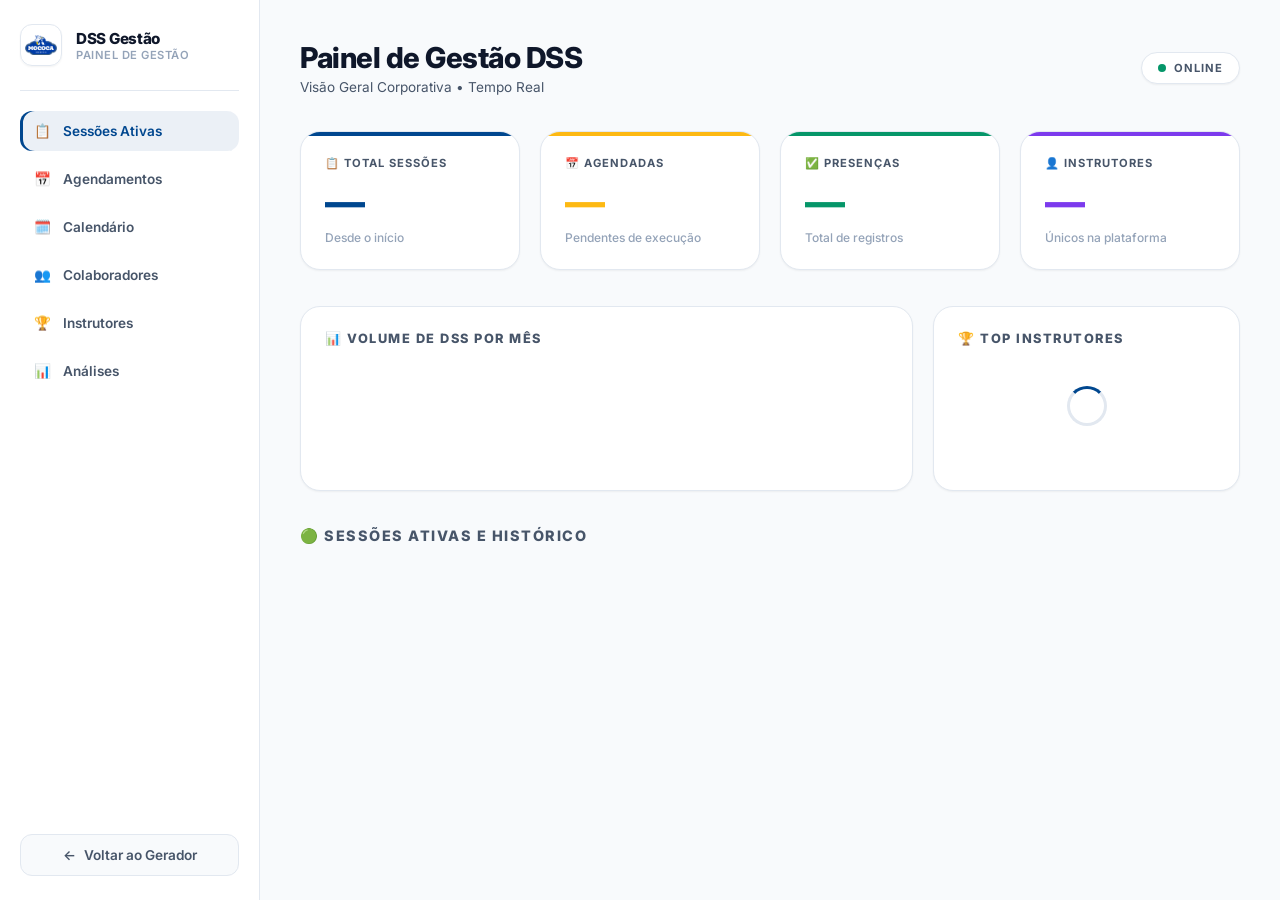
==== commit dcabaf7e: "feat: added WhatsApp sharing and Calendar view for DSS planning" ====
--- a/dashboard.html
+++ b/dashboard.html
@@ -625,6 +625,62 @@
         .pn { font-size: 0.95rem; font-weight: 700; color: var(--text-dark); margin-bottom: 4px; }
         .ps2 { font-size: 0.75rem; color: var(--text-muted); font-weight: 500; }
 
+        /* ── QUIZ STYLES ── */
+        .qbox {
+            background: var(--surface);
+            border: 1px solid var(--border);
+            border-radius: 16px;
+            padding: 20px;
+            margin-bottom: 20px;
+            box-shadow: var(--shadow-sm);
+        }
+        .qnum {
+            font-size: 0.7rem;
+            font-weight: 800;
+            text-transform: uppercase;
+            letter-spacing: 1px;
+            color: var(--mococa-blue);
+            margin-bottom: 8px;
+        }
+        .qperg {
+            font-size: 1rem;
+            font-weight: 700;
+            color: var(--text-dark);
+            margin-bottom: 16px;
+            line-height: 1.4;
+        }
+        .qopts {
+            display: flex;
+            flex-direction: column;
+            gap: 8px;
+        }
+        .qopt {
+            padding: 12px 16px;
+            background: var(--bg);
+            border: 1px solid var(--border);
+            border-radius: 10px;
+            font-size: 0.85rem;
+            font-weight: 600;
+            color: var(--text-muted);
+            cursor: pointer;
+            transition: all 0.2s;
+            display: flex;
+            align-items: center;
+        }
+        .qopt:hover {
+            border-color: var(--mococa-blue);
+            background: var(--surface);
+            color: var(--text-dark);
+        }
+        .qopt.certa {
+            border-color: var(--green);
+            background: var(--green-light);
+            color: var(--green);
+        }
+        .qopt.errada {
+            opacity: 0.6;
+        }
+
         /* RANKING */
         .rank .ri {
             display: flex;
@@ -659,6 +715,7 @@
         </div>
         <button class="ni act" onclick="sv('s')"><span>📋</span> Sessões Ativas</button>
         <button class="ni" onclick="sv('a')"><span>📅</span> Agendamentos</button>
+        <button class="ni" onclick="sv('ca')"><span>🗓️</span> Calendário</button>
         <button class="ni" onclick="sv('c')"><span>👥</span> Colaboradores</button>
         <button class="ni" onclick="sv('i')"><span>🏆</span> Instrutores</button>
         <button class="ni" onclick="sv('an')"><span>📊</span> Análises</button>
@@ -773,6 +830,25 @@
             <div class="cc">
                 <div class="ct">🏭 Presenças por Setor</div>
                 <div id="an-presenca-setor" style="display:grid;gap:10px;margin-top:4px"></div>
+            </div>
+        <div id="v-ca" style="display:none">
+            <div class="ct" style="margin-bottom: 24px; font-size: 0.9rem;">🗓️ Calendário de Agendamentos</div>
+            <div class="cc" style="padding:0; overflow:hidden;">
+                <div id="calendar-header" style="display:flex; justify-content:space-between; align-items:center; padding:15px 20px; background:var(--mococa-blue); color:white;">
+                    <button onclick="changeMonth(-1)" style="background:none; border:none; color:white; cursor:pointer; font-size:1.2rem;">❮</button>
+                    <h3 id="currentMonthYear" style="font-size:1rem; font-weight:700;">Maio 2024</h3>
+                    <button onclick="changeMonth(1)" style="background:none; border:none; color:white; cursor:pointer; font-size:1.2rem;">❯</button>
+                </div>
+                <div style="display:grid; grid-template-columns:repeat(7, 1fr); background:var(--bg); border-bottom:1px solid var(--border);">
+                    <div style="padding:10px; text-align:center; font-size:0.7rem; font-weight:800; color:var(--text-light);">DOM</div>
+                    <div style="padding:10px; text-align:center; font-size:0.7rem; font-weight:800; color:var(--text-light);">SEG</div>
+                    <div style="padding:10px; text-align:center; font-size:0.7rem; font-weight:800; color:var(--text-light);">TER</div>
+                    <div style="padding:10px; text-align:center; font-size:0.7rem; font-weight:800; color:var(--text-light);">QUA</div>
+                    <div style="padding:10px; text-align:center; font-size:0.7rem; font-weight:800; color:var(--text-light);">QUI</div>
+                    <div style="padding:10px; text-align:center; font-size:0.7rem; font-weight:800; color:var(--text-light);">SEX</div>
+                    <div style="padding:10px; text-align:center; font-size:0.7rem; font-weight:800; color:var(--text-light);">SÁB</div>
+                </div>
+                <div id="calendar-grid" style="display:grid; grid-template-columns:repeat(7, 1fr); min-height:400px;"></div>
             </div>
         </div>
     </main>
@@ -902,11 +978,11 @@
 <script>
 let sessoes=[],addSessaoId=null,ocrSessaoId=null,quizSessaoId=null,chartMes=null,quizPergs=[],ocrPessoas=[];
 const _k="QUl6YVN5RG1lTXdqNUYtMTJrZXJ3bWJ3QU1odGlZOHlSMm5fOTVV";const AK=atob(_k);
-function sv(v){["s","a","c","i","an"].forEach(x=>{const el=document.getElementById("v-"+x);if(el)el.style.display=v===x?"block":"none"});document.querySelectorAll(".ni").forEach((el,i)=>{el.classList.toggle("act",["s","a","c","i","an"][i]===v)});if(v==="c")renderColabs();if(v==="i")renderInst();if(v==="an")renderAnalytics()}
+function sv(v){["s","a","ca","c","i","an"].forEach(x=>{const el=document.getElementById("v-"+x);if(el)el.style.display=v===x?"block":"none"});document.querySelectorAll(".ni").forEach((el,i)=>{el.classList.toggle("act",["s","a","ca","c","i","an"][i]===v)});if(v==="c")renderColabs();if(v==="i")renderInst();if(v==="an")renderAnalytics();if(v==="ca")renderCalendar()}
 db.collection("sessoes_dss").orderBy("criadoEm","desc").onSnapshot(async snap=>{sessoes=snap.docs.map(d=>({id:d.id,...d.data()}));renderCards();await calcStats()});
 function fd(s){if(!s)return"—";const p=s.split("-");return p.length===3?p[2]+"/"+p[1]+"/"+p[0]:s}
 function mkBtn(cls,text,onclick){return '<button class="btn '+cls+'" onclick="'+onclick+'">'+text+'</button>'}
-function renderCards(){const agendadas=sessoes.filter(s=>s.status==="agendado");const ativas=sessoes.filter(s=>s.status!=="agendado");document.getElementById("semp-ag").style.display=agendadas.length?"none":"block";document.getElementById("semp-at").style.display=ativas.length?"none":"block";const rc=(s)=>{const q=s.quiz&&s.quiz.length>0;const c=!!s.html_impressao||!!s.conteudo;const enc=s.status==="encerrada";const ag=s.status==="agendado";const at=s.status==="ativa";const dStr=fd(s.data);return '<div class="card '+(ag?"ag":at?"at":"")+'"><div class="ch"><div class="ctema">'+(s.titulo||s.tema||"—")+'</div><span class="pill '+(ag?"pag":at?"pat":"pen")+'">'+(ag?"📅 Agendado":at?"🟢 Ativa":"🔒 Encerrada")+'</span></div>'+(ag&&s.hora?'<div style="font-size:1.1rem;font-weight:800;color:var(--t);margin-bottom:12px;display:flex;align-items:center;gap:6px"><span style="font-size:1.2rem">⏰</span> '+s.hora+'</div>':'')+'<div class="cm"><span>📅 '+dStr+'</span><span>🏭 '+(s.setor||"—")+'</span><span>👤 '+(s.responsavel||"—")+'</span>'+(s.duracao?'<span>⏱ '+s.duracao+'</span>':'')+'</div><div class="cf"><div class="cnt" id="c-'+s.id+'">⏳ carregando...</div><div class="acts">'+(ag?mkBtn("by","▶️ Executar","ativarSessao('"+s.id+"')"):"")+(enc?"":mkBtn("ba","➕ Add","openAdd('"+s.id+"')"))+(c?mkBtn("bv","📄 Arquivo","openConteudo('"+s.id+"')"):"")+(q?'<button class="btn bq" onclick="openQuiz(\''+s.id+'\')">🎯 Quiz</button>':"")+mkBtn("bv","👥 Lista","openVer('"+s.id+"','"+((s.titulo||s.tema||"").replace(/'/g,"\\'"))+"','"+fd(s.data)+"')")+mkBtn("bq","📷 OCR","openOCR('"+s.id+"','"+((s.titulo||"DSS").replace(/'/g,"\\'"))+"')")+(enc?"":mkBtn("be","🔒","encerrar('"+s.id+"')"))+'</div></div></div>'};document.getElementById("sg-agendadas").innerHTML=agendadas.map(rc).join("");document.getElementById("sg-ativas").innerHTML=ativas.map(rc).join("");sessoes.forEach(s=>watchCount(s.id))}
+function renderCards(){const agendadas=sessoes.filter(s=>s.status==="agendado");const ativas=sessoes.filter(s=>s.status!=="agendado");document.getElementById("semp-ag").style.display=agendadas.length?"none":"block";document.getElementById("semp-at").style.display=ativas.length?"none":"block";const rc=(s)=>{const q=s.quiz&&s.quiz.length>0;const c=!!s.html_impressao||!!s.conteudo;const enc=s.status==="encerrada";const ag=s.status==="agendado";const at=s.status==="ativa";const dStr=fd(s.data);return '<div class="card '+(ag?"ag":at?"at":"")+'"><div class="ch"><div class="ctema">'+(s.titulo||s.tema||"—")+'</div><span class="pill '+(ag?"pag":at?"pat":"pen")+'">'+(ag?"📅 Agendado":at?"🟢 Ativa":"🔒 Encerrada")+'</span></div>'+(ag&&s.hora?'<div style="font-size:1.1rem;font-weight:800;color:var(--t);margin-bottom:12px;display:flex;align-items:center;gap:6px"><span style="font-size:1.2rem">⏰</span> '+s.hora+'</div>':'')+'<div class="cm"><span>📅 '+dStr+'</span><span>🏭 '+(s.setor||"—")+'</span><span>👤 '+(s.responsavel||"—")+'</span>'+(s.duracao?'<span>⏱ '+s.duracao+'</span>':'')+'</div><div class="cf"><div class="cnt" id="c-'+s.id+'">⏳ carregando...</div><div class="acts">'+(ag?mkBtn("by","▶️ Executar","ativarSessao('"+s.id+"')"):"")+(enc?"":mkBtn("ba","➕ Add","openAdd('"+s.id+"')"))+(c?mkBtn("bv","📄 Arquivo","openConteudo('"+s.id+"')"):"")+(q?'<button class="btn bq" onclick="openQuiz(\''+s.id+'\')">🎯 Quiz</button>':"")+mkBtn("bv","👥 Lista","openVer('"+s.id+"','"+((s.titulo||s.tema||"").replace(/'/g,"\\'"))+"','"+fd(s.data)+"')")+mkBtn("bq","📷 OCR","openOCR('"+s.id+"','"+((s.titulo||"DSS").replace(/'/g,"\\'"))+"')")+'<button class="btn ba" style="background:#25D366;color:#white;border:none;color:white" onclick="shareWhatsApp(\''+s.id+'\')">📲 WhatsApp</button>'+(enc?"":mkBtn("be","🔒","encerrar('"+s.id+"')"))+'</div></div></div>'};document.getElementById("sg-agendadas").innerHTML=agendadas.map(rc).join("");document.getElementById("sg-ativas").innerHTML=ativas.map(rc).join("");sessoes.forEach(s=>watchCount(s.id))}
 function watchCount(id){db.collection("sessoes_dss").doc(id).collection("presencas").onSnapshot(snap=>{const el=document.getElementById("c-"+id);if(el)el.textContent="✅ "+snap.size+" presença(s)"})}
 async function calcStats(){let tp=0,inst=new Set(),meses={},ag=0;for(const s of sessoes){if(s.responsavel)inst.add(s.responsavel);if(s.status==="agendado")ag++;const mes=s.data?s.data.substring(0,7):"?";meses[mes]=(meses[mes]||0)+1;const sn=await db.collection("sessoes_dss").doc(s.id).collection("presencas").get();tp+=sn.size}document.getElementById("st").textContent=sessoes.length;document.getElementById("sag").textContent=ag;document.getElementById("sp").textContent=tp;document.getElementById("si").textContent=inst.size||"—";renderChart(meses);renderRank()}
 function renderChart(m){const labels=Object.keys(m).sort().map(k=>{const[y,mo]=k.split("-");return["Jan","Fev","Mar","Abr","Mai","Jun","Jul","Ago","Set","Out","Nov","Dez"][+mo-1]+"/"+y.slice(2)});const data=Object.keys(m).sort().map(k=>m[k]);if(chartMes)chartMes.destroy();const ctx=document.getElementById("chartMes").getContext("2d");chartMes=new Chart(ctx,{type:"bar",data:{labels,datasets:[{label:"Sessoes",data,backgroundColor:"rgba(0, 71, 143, 0.6)",borderColor:"#00478F",borderWidth:2,borderRadius:6}]},options:{responsive:true,plugins:{legend:{display:false}},scales:{y:{beginAtZero:true,ticks:{color:"#64748b",stepSize:1},grid:{color:"rgba(255,255,255,.05)"}},x:{ticks:{color:"#64748b"},grid:{color:"rgba(255,255,255,.05)"}}}}})}
@@ -918,15 +994,16 @@
 async function salvarPresenca(){const nome=document.getElementById("aNome").value.trim();const re=document.getElementById("aRE").value.trim();const setor=document.getElementById("aSetor").value;if(!nome){alert("Informe o nome!");return}if(!setor){alert("Selecione o setor!");return}const btn=document.getElementById("btnAdd");btn.disabled=true;btn.textContent="Salvando...";try{await db.collection("sessoes_dss").doc(addSessaoId).collection("presencas").add({nome,re,setor,assinadoEm:firebase.firestore.FieldValue.serverTimestamp(),modo:"manual"});closeAdd()}catch(e){alert("Erro: "+e.message)}finally{btn.disabled=false;btn.textContent="✅ Confirmar Presenca"}}
 function openVer(id,titulo,data){document.getElementById("mVerTit").textContent=titulo;document.getElementById("mVerSub").textContent="📅 "+data;document.getElementById("mVerBody").innerHTML='<div class="sp"></div>';document.getElementById("mVer").classList.add("open");db.collection("sessoes_dss").doc(id).collection("presencas").orderBy("assinadoEm","asc").onSnapshot(snap=>{if(snap.empty){document.getElementById("mVerBody").innerHTML='<div class="emp"><div class="ei">🙈</div><p style="font-size:.8rem">Nenhuma presenca ainda</p></div>';return}document.getElementById("mVerBody").innerHTML=snap.docs.map(d=>{const p=d.data();const h=p.assinadoEm?p.assinadoEm.toDate().toLocaleTimeString("pt-BR",{hour:"2-digit",minute:"2-digit"}):"—";const pts=p.pontos||0;return'<div class="prow"><div class="pav">'+(p.nome||"?")[0].toUpperCase()+'</div><div class="pi"><div class="pn">'+(p.nome||"—")+'</div><div class="ps2">'+(p.re?"RE: "+p.re+" · ":"")+(p.setor||"—")+(p.modo==="manual"?" · Manual":"")+'</div></div><div style="text-align:right"><div style="font-size:.75rem;color:var(--y);font-weight:700">'+( pts>0?"⭐ "+pts+" pts":"")+'</div><div class="ph">⏰ '+h+'</div></div></div>'}).join("")})}
 function closeVer(){document.getElementById("mVer").classList.remove("open")}
-function openConteudo(id){const s=sessoes.find(x=>x.id===id);if(!s)return;document.getElementById("conteudoTit").textContent=s.titulo||s.tema||"DSS";document.getElementById("conteudoSub").textContent="📅 "+(s.hora?fd(s.data)+" às "+s.hora:fd(s.data));const b=document.getElementById("conteudoBody");if(s.html_impressao){b.innerHTML='<div style="background:white;color:black;padding:40px;font-family:Arial,sans-serif;font-size:14px;line-height:1.6;box-shadow:0 0 10px rgba(0,0,0,0.1);max-width:794px;margin:0 auto;min-height:1122px;">'+s.html_impressao+'</div>'}else{b.innerHTML='<div style="background:white;color:black;padding:40px;font-family:Arial,sans-serif;font-size:14px;line-height:1.6;box-shadow:0 0 10px rgba(0,0,0,0.1);max-width:794px;margin:0 auto;min-height:1122px;">'+(s.conteudo?s.conteudo.replace(/\n/g,"<br>"):"Sem conteúdo salvo.")+'</div>'}document.getElementById("mConteudo").classList.add("open")}
-function closeConteudo(){document.getElementById("mConteudo").classList.remove("open")}
+let currentConteudoSessaoId = null;
+function openConteudo(id){currentConteudoSessaoId = id; const s=sessoes.find(x=>x.id===id);if(!s)return;document.getElementById("conteudoTit").textContent=s.titulo||s.tema||"DSS";document.getElementById("conteudoSub").textContent="📅 "+(s.hora?fd(s.data)+" às "+s.hora:fd(s.data));const b=document.getElementById("conteudoBody");if(s.html_impressao){b.innerHTML='<div style="background:white;color:black;padding:40px;font-family:Arial,sans-serif;font-size:14px;line-height:1.6;box-shadow:0 0 10px rgba(0,0,0,0.1);max-width:794px;margin:0 auto;min-height:1122px;">'+s.html_impressao+'</div>'}else{b.innerHTML='<div style="background:white;color:black;padding:40px;font-family:Arial,sans-serif;font-size:14px;line-height:1.6;box-shadow:0 0 10px rgba(0,0,0,0.1);max-width:794px;margin:0 auto;min-height:1122px;">'+(s.conteudo?s.conteudo.replace(/\n/g,"<br>"):"Sem conteúdo salvo.")+'</div>'}document.getElementById("mConteudo").classList.add("open")}
+function closeConteudo(){currentConteudoSessaoId = null; document.getElementById("mConteudo").classList.remove("open")}
 function openOCR(id,titulo){ocrSessaoId=id;document.getElementById("ocrSessaoTit").textContent=titulo;document.getElementById("ocrFile").value="";document.getElementById("ocrPreview").style.display="none";document.getElementById("ocrResultado").style.display="none";document.getElementById("btnOCR").disabled=true;ocrPessoas=[];document.getElementById("mOCR").classList.add("open");document.getElementById("ocrFile").onchange=function(){const f=this.files[0];if(f){const r=new FileReader();r.onload=e=>{document.getElementById("ocrImg").src=e.target.result;document.getElementById("ocrPreview").style.display="block";document.getElementById("btnOCR").disabled=false};r.readAsDataURL(f)}}}
 function closeOCR(){document.getElementById("mOCR").classList.remove("open")}
 async function processarOCR(){const img=document.getElementById("ocrImg").src;if(!img||img===window.location.href)return;const btn=document.getElementById("btnOCR");btn.disabled=true;btn.textContent="🤖 Analisando...";try{const b64=img.split(",")[1];const mime=img.split(";")[0].split(":")[1];const resp=await fetch("https://generativelanguage.googleapis.com/v1beta/models/gemini-1.5-flash:generateContent?key="+AK,{method:"POST",headers:{"Content-Type":"application/json"},body:JSON.stringify({contents:[{parts:[{text:"Esta e uma lista de presenca de um treinamento de seguranca do trabalho. Identifique TODAS as pessoas listadas. Para cada pessoa, extraia o NOME e o RE (numero de registro). Retorne APENAS um JSON valido no formato: [{\"nome\":\"NOME\",\"re\":\"RE\"}]. Se nao encontrar RE, use string vazia. Nao adicione texto fora do JSON."},{inline_data:{mime_type:mime,data:b64}}]}]})});const data=await resp.json();let raw=data.candidates[0].content.parts[0].text.trim();raw=raw.replace(/`json|`/g,"").trim();ocrPessoas=JSON.parse(raw);document.getElementById("ocrLista").innerHTML=ocrPessoas.map((p,i)=>'<div class="prow"><div class="pav">'+(p.nome||"?")[0].toUpperCase()+'</div><div class="pi"><input value="'+p.nome+'" onchange="ocrPessoas['+i+'].nome=this.value" style="margin-bottom:4px"><input value="'+(p.re||"")+'" placeholder="RE" onchange="ocrPessoas['+i+'].re=this.value"></div></div>').join("");document.getElementById("ocrResultado").style.display="block"}catch(e){alert("Erro IA: "+e.message)}finally{btn.disabled=false;btn.textContent="🤖 Analisar com IA"}}
 async function salvarOCR(){const btn=document.getElementById("btnSalvarOCR");btn.disabled=true;btn.textContent="Salvando...";try{const batch=db.batch();ocrPessoas.forEach(p=>{if(p.nome&&p.nome.trim()){const ref=db.collection("sessoes_dss").doc(ocrSessaoId).collection("presencas").doc();batch.set(ref,{nome:p.nome.trim(),re:p.re||"",setor:"Nao informado",assinadoEm:firebase.firestore.FieldValue.serverTimestamp(),modo:"ocr"})}});await batch.commit();closeOCR();alert("✅ "+ocrPessoas.length+" presencas salvas com sucesso!")}catch(e){alert("Erro: "+e.message)}finally{btn.disabled=false;btn.textContent="💾 Salvar Presenças"}}
 function openQuiz(id){quizSessaoId=id;const s=sessoes.find(x=>x.id===id);quizPergs=s&&s.quiz?s.quiz:[];document.getElementById("quizSessaoTit").textContent=s?s.titulo||s.tema:"DSS";document.getElementById("mQuiz").classList.add("open");renderQuiz(s)}
 function closeQuiz(){document.getElementById("mQuiz").classList.remove("open")}
-function renderQuiz(s){const el=document.getElementById("ql");if(!quizPergs||quizPergs.length===0){el.innerHTML='<div class="emp"><div class="ei">❓</div><p>Este DSS nao tem quiz. Gere o conteudo com IA.</p></div>';return}el.innerHTML=quizPergs.map((q,qi)=>'<div class="qbox"><div class="qnum">Pergunta '+(qi+1)+'</div><div class="qperg">'+q.pergunta+'</div><div class="qopts">'+["A","B","C"].map(op=>'<div class="qopt '+(q.resposta===op?"certa":"errada")+'" onclick="this.style.opacity=1"><span style="font-weight:700;margin-right:6px">'+op+')</span>'+(q.opcoes&&q.opcoes[op]?q.opcoes[op]:"—")+(q.resposta===op?' <span style="margin-left:auto;font-size:.65rem;font-weight:700;color:var(--g)">✅ CORRETA</span>':'')+'</div>').join("")+'</div></div>').join("");loadPontForm(s?s.id:quizSessaoId)}
+function renderQuiz(s){const el=document.getElementById("ql");if(!quizPergs||quizPergs.length===0){el.innerHTML='<div class="emp"><div class="ei">❓</div><p>Este DSS nao tem quiz. Gere o conteudo com IA.</p></div>';return}el.innerHTML=quizPergs.map((q,qi)=>'<div class="qbox"><div class="qnum">Pergunta '+(qi+1)+'</div><div class="qperg">'+q.pergunta+'</div><div class="qopts">'+["A","B","C"].map(op=>'<div class="qopt '+(q.resposta===op?"certa":"errada")+'"><span style="font-weight:700;margin-right:6px">'+op+')</span>'+(q.opcoes&&q.opcoes[op]?q.opcoes[op]:"—")+(q.resposta===op?' <span style="margin-left:auto;font-size:.65rem;font-weight:700;color:var(--green)">✅ CORRETA</span>':'')+'</div>').join("")+'</div></div>').join("");loadPontForm(s?s.id:quizSessaoId)}
 async function loadPontForm(id){db.collection("sessoes_dss").doc(id).collection("presencas").orderBy("assinadoEm","asc").onSnapshot(snap=>{const el=document.getElementById("pontForm");const rk=document.getElementById("quizRanking");if(!el)return;if(snap.empty){el.innerHTML='<p style="font-size:.75rem;color:var(--m)">Nenhum participante registrado ainda. Adicione presencas para dar pontos.</p>';rk.innerHTML='<p style="font-size:.75rem;color:var(--m)">Sem dados</p>';return}const arr=snap.docs.map(d=>({id:d.id,...d.data(),pts:d.data().pontos||0}));el.innerHTML='<div style="display:grid;gap:8px">'+arr.map(p=>'<div class="prow" style="background:rgba(255,255,255,.02); border-radius:8px; padding:6px 12px; cursor:pointer; transition:all .2s" onclick="pontuar(\''+id+'\',\''+p.id+'\','+p.pts+',1)"><div class="pav" style="width:28px;height:28px;font-size:.65rem">'+(p.nome||"?")[0].toUpperCase()+'</div><div class="pi"><div class="pn" style="font-size:.78rem">'+(p.nome||"—")+'</div></div><div style="display:flex;align-items:center;gap:8px"><span style="font-size:.8rem;font-weight:700;color:var(--y);min-width:30px">'+p.pts+' pts</span><button class="btn ba" style="padding:4px 8px;font-size:.65rem;border-radius:6px">+1 Ponto</button></div></div>').join("")+'</div>';const ranking=arr.filter(p=>p.pts>0).sort((a,b)=>b.pts-a.pts);rk.innerHTML=ranking.length?ranking.map((p,i)=>'<div class="prow"><div class="rpos" style="width:16px">'+["🥇","🥈","🥉"][i]||(i+1)+'</div><div class="pi"><div class="pn" style="font-size:.75rem">'+p.nome+'</div></div><span style="font-size:.75rem;font-weight:700;color:var(--p)">'+p.pts+' pts</span></div>').join(""):'<p style="font-size:.75rem;color:var(--m)">Ninguem pontuou ainda.</p>'})}
 async function pontuar(sessId,docId,atual,delta){const novo=Math.max(0,atual+delta);await db.collection("sessoes_dss").doc(sessId).collection("presencas").doc(docId).update({pontos:novo})}
 async function renderColabs(){const el=document.getElementById("cl");el.innerHTML='<div class="sp"></div>';const mapa={};for(const s of sessoes){const snp=await db.collection("sessoes_dss").doc(s.id).collection("presencas").get();snp.docs.forEach(d=>{const p=d.data();const re=p.re||p.nome||"?";if(!mapa[re])mapa[re]={nome:p.nome||"—",re:p.re||"",total:0,pontos:0,temas:[]};mapa[re].total++;mapa[re].pontos+=(p.pontos||0);if(s.titulo)mapa[re].temas.push(s.titulo)})}const lista=Object.values(mapa).sort((a,b)=>b.pontos-a.pontos||b.total-a.total);el.innerHTML=lista.length?lista.map((c,i)=>'<div class="card"><div class="ch"><div class="ctema">'+(i<3?["🥇","🥈","🥉"][i]+" ":"")+c.nome+'</div>'+(c.re?'<span class="coltag">RE: '+c.re+'</span>':'')+' </div><div class="cm"><span>✅ '+c.total+' DSS</span>'+(c.pontos>0?'<span>⭐ '+c.pontos+' pontos</span>':'')+'</div>'+(c.temas.length?'<div style="margin-top:8px"><div style="font-size:.65rem;color:var(--m);margin-bottom:4px">ULTIMOS DSS:</div><div style="font-size:.72rem;color:var(--t2)">'+c.temas.slice(-3).join(" · ")+'</div></div>':'')+'</div>').join(""):'<div class="emp"><div class="ei">👥</div><p>Nenhum colaborador registrado ainda.</p></div>'}
@@ -985,12 +1062,130 @@
   }).join(""):'<p style="font-size:.8rem;color:var(--text-muted)">Nenhuma sessão encerrada ainda.</p>';
 }
 function printConteudo(){
-  const b=document.getElementById("conteudoBody");
+  const s = sessoes.find(x => x.id === currentConteudoSessaoId);
+  if (!s || !s.html_impressao) {
+      alert("Nenhum conteúdo de impressão salvo para esta sessão.");
+      return;
+  }
+  
   const w=window.open("","_blank","width=900,height=700");
   if(!w)return;
-  w.document.write('<!DOCTYPE html><html><head><meta charset="UTF-8"><title>DSS - Impressão</title><style>*{box-sizing:border-box;margin:0;padding:0}body{background:#fff;font-family:Arial,sans-serif}@media print{body{margin:0}}</style></head><body>'+b.innerHTML+'</body></html>');
+  
+  const css = `
+          /* ==== CSS IGUAL AO GERADOR ==== */
+          * { box-sizing: border-box; margin: 0; padding: 0; }
+          body { background: #fff; font-family: Arial, sans-serif; color: #000; }
+          
+          .preview-area {
+              background: #fff;
+              display: block;
+              height: auto;
+          }
+          .page-container {
+              display: flex;
+              flex-direction: column;
+              gap: 30px;
+              align-items: flex-start;
+          }
+          .a4-page {
+              width: 210mm;
+              min-height: 297mm;
+              background-color: #fff;
+              padding: 15mm;
+              font-family: Arial, sans-serif;
+              font-size: 10pt;
+              color: #000;
+              box-shadow: none;
+              border-radius: 3px;
+              position: relative;
+          }
+  
+          /* Cabeçalho do Documento */
+          .header-table { width: 100%; border-collapse: collapse; margin-bottom: 0; }
+          .header-table td { border: 1.5px solid #000; padding: 6px 8px; font-size: 9.5pt; font-family: Arial, sans-serif; }
+          .col-logo { width: 110px; text-align: center; vertical-align: middle; }
+          .logo-img { max-width: 95px; height: auto; display: block; margin: 0 auto; }
+          .col-form-title { background-color: #c0c0c0; -webkit-print-color-adjust: exact; print-color-adjust: exact; font-weight: bold; text-align: center; font-size: 10pt; vertical-align: middle; }
+          .col-doc-name { text-align: left; font-weight: bold; vertical-align: middle; font-size: 9.5pt; }
+          .col-rev { width: 130px; text-align: center; font-weight: bold; vertical-align: middle; font-size: 9pt; }
+          .col-dept { width: 110px; font-weight: bold; vertical-align: middle; font-size: 9pt; }
+          .col-dept-name { text-align: left; vertical-align: middle; font-size: 9pt; }
+          .col-rev-date { width: 180px; text-align: right; vertical-align: middle; font-size: 9pt; padding-right: 10px; }
+          
+          .info-table { width: 100%; border-collapse: collapse; margin-top: 12px; margin-bottom: 0; }
+          .info-table td { border: 1.5px solid #000; padding: 7px 12px; font-size: 9.5pt; vertical-align: middle; }
+          .col-label { font-weight: bold; width: 1%; white-space: nowrap; }
+          
+          .content-box { border: 1.5px solid #000; border-top: none; padding: 20px; min-height: 350px; }
+          .content-box p { margin-bottom: 15px; line-height: 1.6; text-align: justify; font-size: 0.95rem; }
+          
+          .presence-table { width: 100%; border-collapse: collapse; margin-top: 15px; }
+          .presence-table th, .presence-table td { border: 1.5px solid black; padding: 6px; font-size: 0.85rem; }
+          .presence-table th { background-color: #e5e5e5; -webkit-print-color-adjust: exact; print-color-adjust: exact; text-transform: uppercase; }
+          .presence-table td { height: 28px; }
+          .col-num { width: 40px; text-align: center; font-weight: bold;}
+          .col-nome { width: 50%; }
+          .col-ass { width: 30%; }
+          .col-setor { width: auto; }
+          
+          .page-break { page-break-before: always; margin-top: 40px; }
+  
+          @media print {
+              body, main.preview-area { margin: 0; padding: 0; background: #fff; height: auto; overflow: visible; }
+              .page-container { gap: 0; margin-left: 0; align-items: center; }
+              .a4-page { box-shadow: none; width: 100%; min-height: auto; border: none; page-break-after: always; padding: 0; margin: 0; }
+              .a4-page:last-child { page-break-after: avoid; }
+          }
+  `;
+
+  w.document.write('<!DOCTYPE html><html><head><meta charset="UTF-8"><title>DSS - Impressão</title><style>'+css+'</style></head><body><main class="preview-area"><div class="page-container">'+s.html_impressao+'</div></main></body></html>');
   w.document.close();
   w.focus();
   setTimeout(()=>w.print(),500);
 }
+function shareWhatsApp(id){
+  const s=sessoes.find(x=>x.id===id);
+  if(!s)return;
+  const countEl=document.getElementById("c-"+id);
+  const total=countEl?countEl.textContent:"Nenhuma";
+  const msg=`*🚨 Relatório de DSS - Mococa*\n\n*📌 Tema:* ${s.titulo||s.tema}\n*🏭 Setor:* ${s.setor||"Não informado"}\n*👤 Instrutor:* ${s.responsavel}\n*📅 Data:* ${fd(s.data)}\n*✅ Presenças:* ${total}\n\n_Enviado via Dashboard DSS Gestão_`;
+  window.open(`https://wa.me/?text=${encodeURIComponent(msg)}`,"_blank");
+}
+
+let calDate = new Date();
+function changeMonth(delta){
+  calDate.setMonth(calDate.getMonth()+delta);
+  renderCalendar();
+}
+
+function renderCalendar(){
+  const grid = document.getElementById("calendar-grid");
+  const monthYear = document.getElementById("currentMonthYear");
+  const mesesArr = ["Janeiro","Fevereiro","Março","Abril","Maio","Junho","Julho","Agosto","Setembro","Outubro","Novembro","Dezembro"];
+  
+  monthYear.textContent = `${mesesArr[calDate.getMonth()]} ${calDate.getFullYear()}`;
+  grid.innerHTML = "";
+  
+  const firstDay = new Date(calDate.getFullYear(), calDate.getMonth(), 1).getDay();
+  const daysInMonth = new Date(calDate.getFullYear(), calDate.getMonth()+1, 0).getDate();
+  
+  // Dias vazios do mês anterior
+  for(let i=0; i<firstDay; i++){
+    grid.innerHTML += '<div style="background:var(--bg); border:1px solid var(--border); opacity:0.3"></div>';
+  }
+  
+  // Dias do mês
+  for(let d=1; d<=daysInMonth; d++){
+    const dataStr = `${calDate.getFullYear()}-${String(calDate.getMonth()+1).padStart(2,'0')}-${String(d).padStart(2,'0')}`;
+    const sessoesDia = sessoes.filter(s => s.data === dataStr);
+    
+    let htmlSess = sessoesDia.map(s => `<div style="font-size:0.6rem; background:var(--mococa-blue-light); color:var(--mococa-blue); padding:2px 4px; border-radius:4px; margin-top:2px; white-space:nowrap; overflow:hidden; text-overflow:ellipsis;" title="${s.tema}">${s.tema}</div>`).join("");
+    
+    grid.innerHTML += `
+      <div style="background:var(--surface); border:1px solid var(--border); padding:8px; min-height:80px; position:relative;">
+        <span style="font-size:0.75rem; font-weight:700; color:var(--text-light);">${d}</span>
+        ${htmlSess}
+      </div>`;
+  }
+}
 </script></body></html>
